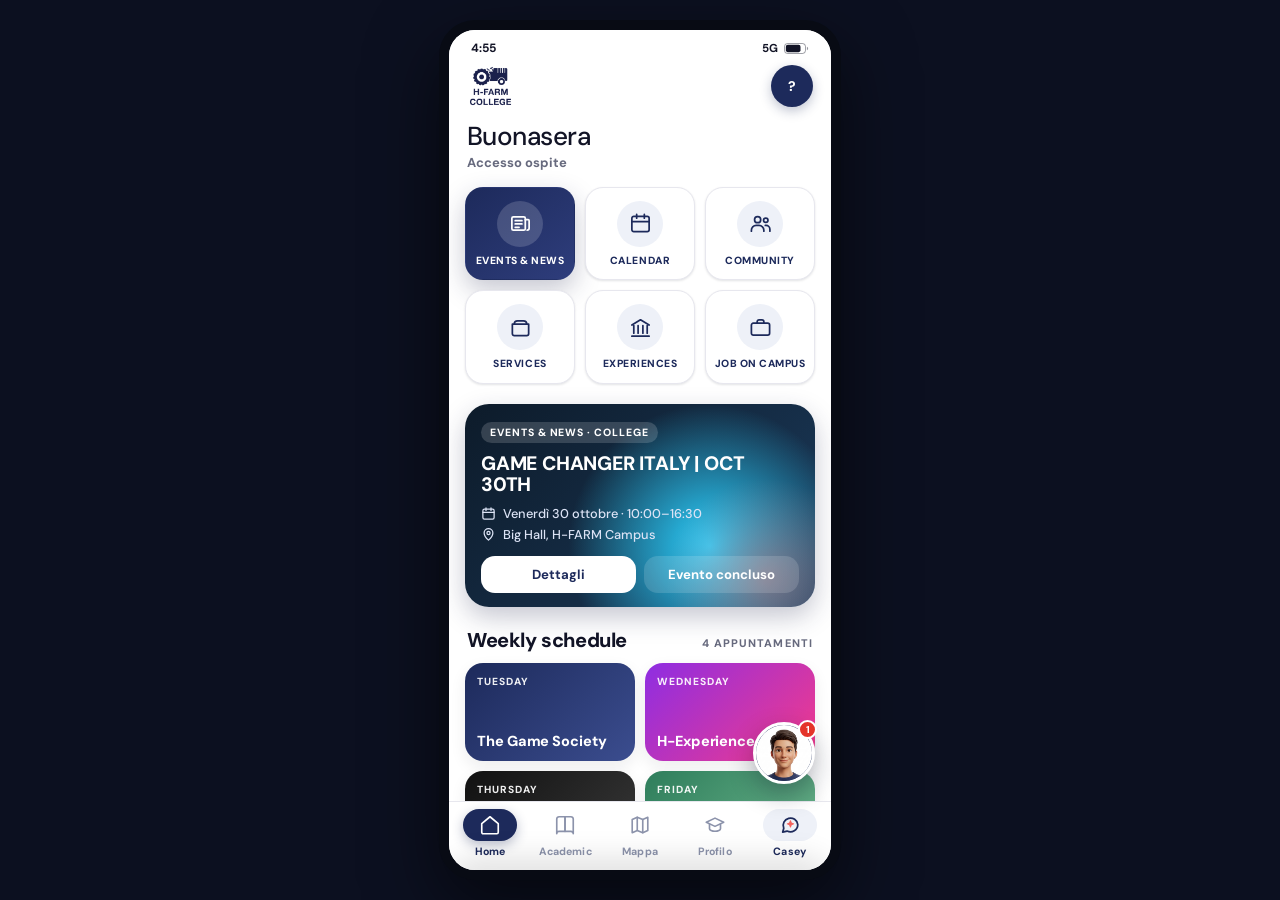
==== app-blu.html @ 54aedd9f "fix: expose profile access and clear private calendar on logout" ====
<!doctype html>
<html lang="it">
<head>
<meta charset="utf-8">
<meta name="viewport" content="width=device-width, initial-scale=1, viewport-fit=cover">
<meta name="theme-color" content="#ffffff">
<title>H-FARM College — App</title>
<style>
@font-face{font-family:'DM Sans';font-style:normal;font-weight:400;font-display:swap;src:url([data-uri]) format('woff2')}
@font-face{font-family:'DM Sans';font-style:normal;font-weight:500;font-display:swap;src:url([data-uri]) format('woff2')}
@font-face{font-family:'DM Sans';font-style:normal;font-weight:700;font-display:swap;src:url([data-uri]) format('woff2')}
@font-face{font-family:'DM Sans';font-style:normal;font-weight:800;font-display:swap;src:url([data-uri]) format('woff2')}
/* =====================================================================
   Casey · design system condiviso tra app rossa (H-FARM Campus) e app blu
   (H-FARM College). Stesso contenitore dell'MVP: telefono pulito su sfondo
   scuro, solo la barra di stato minimale.
   ===================================================================== */
:root{
  --ink:#121426; --ink2:#4A4D63; --mute:#676A7E; --line:#E7E7EE; --soft:#F3F3F7; --soft2:#EEEFF5;
  --navy:#21264D; --navy2:#2E3570; --college:#1D2A5B; --college2:#2B3A74;
  --red:#E4342A; --red-d:#C32B22; --cred:#B3263A; --green:#14A06B; --amber:#E39A1C; --coral:#F4625C;
  --page:#0C1020;
  --sh1:0 1px 2px rgba(16,24,40,.05),0 1px 3px rgba(16,24,40,.07);
  --sh2:0 6px 16px rgba(20,20,40,.08);
  --sh3:0 10px 26px rgba(33,38,77,.26);
  --r-card:20px;
  font-synthesis:none;
}
*{box-sizing:border-box;margin:0;padding:0}
html,body{height:100%}
body{font-family:'DM Sans',system-ui,-apple-system,'Segoe UI',Roboto,sans-serif;color:var(--ink);background:var(--page);
  -webkit-font-smoothing:antialiased;-webkit-tap-highlight-color:transparent;
  min-height:100vh;display:flex;align-items:center;justify-content:center;padding:20px 12px}
button{font:inherit;color:inherit;background:none;border:0;cursor:pointer;text-align:inherit}
input,textarea,select{font:inherit;color:inherit}
img{display:block}
a{color:inherit}
[hidden]{display:none!important}
.sr{position:absolute;width:1px;height:1px;overflow:hidden;clip:rect(0 0 0 0);white-space:nowrap}

/* ---------- contenitore del telefono (come nell'MVP) ---------- */
.phone{width:402px;max-width:100%;height:860px;max-height:calc(100vh - 40px);background:#fff;border-radius:36px;
  overflow:hidden;display:flex;flex-direction:column;position:relative;isolation:isolate;
  box-shadow:0 26px 70px rgba(0,0,0,.55);border:10px solid #080B14}
.sb{flex:0 0 auto;display:flex;justify-content:space-between;align-items:center;padding:10px 22px 4px;font-size:12px;font-weight:700;color:var(--ink);background:#fff;position:relative;z-index:5}
.sb .sbi{display:flex;align-items:center;gap:6px;font-size:11.5px;letter-spacing:.02em}
.sb .sbi svg{height:11px;width:auto;display:block}
.app{position:relative;flex:1;min-height:0}
.view{position:absolute;inset:0;display:flex;flex-direction:column;background:#fff;transition:transform .32s cubic-bezier(.2,.8,.2,1);will-change:transform}
.view.off-right{transform:translateX(102%);visibility:hidden;transition:transform .32s cubic-bezier(.2,.8,.2,1),visibility 0s .32s}
.scroll{flex:1;min-height:0;overflow-y:auto;overflow-x:hidden;-webkit-overflow-scrolling:touch;scrollbar-width:none;overscroll-behavior:contain}
.scroll::-webkit-scrollbar{display:none}

/* splash */
.splash{position:absolute;inset:0;background:#fff;z-index:300;display:flex;flex-direction:column;align-items:center;justify-content:center;gap:28px;transition:opacity .45s}
.splash.go{opacity:0;pointer-events:none}
.splash img{width:148px;height:auto}
.splash .spin{width:28px;height:28px;border-radius:50%;border:3px solid var(--soft2);border-top-color:var(--brand,var(--navy));animation:sp .85s linear infinite}
@keyframes sp{to{transform:rotate(360deg)}}

/* pulsante flottante di Casey */
.caseyb{position:absolute;right:16px;bottom:18px;width:62px;height:62px;z-index:40;transition:transform .2s,opacity .2s}
.caseyb .ph{display:block;width:100%;height:100%;border-radius:50%;overflow:hidden;background:#fff;border:3px solid #fff;box-shadow:0 10px 26px rgba(16,20,40,.32)}
.caseyb img{width:100%;height:100%;object-fit:cover;object-position:50% 30%}
.caseyb .bd{position:absolute;top:-2px;right:-2px;min-width:19px;height:19px;border-radius:10px;background:var(--red);border:2.5px solid #fff;color:#fff;font-size:10px;font-weight:800;display:flex;align-items:center;justify-content:center;padding:0 3px}
.caseyb:active{transform:scale(.94)}
.caseyb.gone{opacity:0;pointer-events:none;transform:scale(.8)}

/* toast */
.toast{position:absolute;left:50%;bottom:96px;transform:translateX(-50%) translateY(16px);background:rgba(18,20,38,.94);color:#fff;font-size:13px;font-weight:600;padding:10px 14px;border-radius:14px;z-index:250;opacity:0;transition:.25s;max-width:320px;text-align:center;pointer-events:none;line-height:1.35}
.toast.show{opacity:1;transform:translateX(-50%) translateY(0)}

/* foglio dal basso (fonti, QR, moduli) */
.bsw{position:absolute;inset:0;z-index:200;pointer-events:none}
.bsw .dim{position:absolute;inset:0;background:rgba(10,12,30,.42);opacity:0;transition:.25s}
.bsw .bs{position:absolute;left:0;right:0;bottom:0;background:#fff;border-radius:26px 26px 0 0;padding:10px 18px 26px;transform:translateY(100%);transition:transform .3s cubic-bezier(.2,.8,.2,1);max-height:82%;overflow:auto;box-shadow:0 -12px 30px rgba(0,0,0,.12)}
.bsw.open{pointer-events:auto}
.bsw.open .dim{opacity:1}
.bsw.open .bs{transform:none}
.bs .grab{width:40px;height:5px;border-radius:5px;background:#D5D6DE;margin:0 auto 12px}
.bs h4{font-size:18px;line-height:1.2}
.bs .kick{font-size:11px;font-weight:800;letter-spacing:.1em;text-transform:uppercase;color:var(--cred);margin-bottom:4px}
.bs blockquote{margin-top:12px;border-left:3px solid var(--navy);padding:8px 12px;background:#F6F7FB;border-radius:0 12px 12px 0;font-size:14px;line-height:1.5}
.bs .bsn{font-size:12.5px;color:var(--ink2);margin-top:10px;line-height:1.45}
.bs .abtn{margin-top:14px;width:100%}
.bs .abtn+.abtn{margin-top:8px}
.bigqr{display:grid;place-items:center;margin:16px 0 6px}
.bigqr svg{border-radius:12px;box-shadow:0 0 0 10px #fff,0 0 0 11px var(--line)}

/* foglio della chat reale (college.html), gestito da app-auth-shell.js */
.sheet{position:absolute;inset:0;background:rgba(16,24,40,.45);display:flex;align-items:flex-end;z-index:280}
.sheet.off{display:none}
.inner{background:#fff;width:100%;max-height:94%;border-radius:22px 22px 0 0;display:flex;flex-direction:column;animation:up .34s cubic-bezier(.2,.8,.3,1)}
@keyframes up{from{transform:translateY(100%)}to{transform:none}}

/* ---------- messaggi ---------- */
.msg{display:flex;gap:8px;align-items:flex-end;max-width:100%}
.msg.anim{animation:pop .28s ease}
.msg .fa{width:28px;height:28px;border-radius:50%;overflow:hidden;flex:0 0 28px;background:#fff;border:1px solid var(--line)}
.msg .fa img{width:100%;height:100%;object-fit:cover;object-position:50% 25%}
.bub{max-width:84%;background:var(--soft);border-radius:20px 20px 20px 6px;padding:10px 13px;font-size:14.4px;line-height:1.42;color:var(--ink);overflow-wrap:anywhere}
.bub p+p{margin-top:6px}
.bub b{font-weight:700}
.msg.me{justify-content:flex-end}
.msg.me .bub{background:var(--navy);color:#fff;border-radius:20px 20px 6px 20px}
.msg.me .bub .meta{color:#B9BDE3}
.meta{font-size:10.5px;color:var(--mute);margin-top:4px;text-align:right}
.src{display:inline-flex;align-items:center;gap:5px;margin-top:8px;margin-right:4px;font-size:11.5px;font-weight:700;color:var(--navy);background:#fff;border:1px solid #DADDF0;padding:4px 9px;border-radius:20px;text-align:left;line-height:1.2}
.src svg{width:13px;height:13px;flex:0 0 13px}
.src:hover{border-color:var(--navy)}
.acts{display:flex;flex-direction:column;gap:7px;margin-top:10px}
.acts.row{flex-direction:row;flex-wrap:wrap}
.abtn{display:flex;align-items:center;gap:8px;justify-content:center;padding:11px 12px;border-radius:14px;font-weight:700;font-size:14px;background:#fff;border:1px solid #DADDF0;color:var(--navy);text-align:center;transition:.15s;text-decoration:none}
.abtn:hover{border-color:var(--navy)}
.abtn.pri{background:var(--navy);border-color:var(--navy);color:#fff}
.abtn.red{background:var(--cred);border-color:var(--cred);color:#fff}
.abtn svg{width:17px;height:17px;flex:0 0 17px}
.abtn[disabled]{opacity:.45;pointer-events:none}
.abtn.picked[disabled]{opacity:1}
.abtn.picked{background:#E2F6EC;border-color:#9BD9BC;color:#0B6E48}
.slot{justify-content:flex-start;text-align:left;gap:10px}
.slot .sl{display:flex;flex-direction:column;line-height:1.25}
.slot .sl small{font-weight:600;color:var(--ink2);font-size:12px}
.card{background:#fff;border:1px solid var(--line);border-radius:16px;padding:12px;margin-top:10px}
.card .ct{display:flex;align-items:center;gap:8px;font-weight:800;font-size:13.5px}
.card .ct .ok{width:22px;height:22px;border-radius:50%;background:var(--green);color:#fff;display:grid;place-items:center}
.card .ct .ok svg{width:13px;height:13px}
.card .ct>svg{width:18px;height:18px;flex:0 0 18px;color:var(--navy)}
.card dl{display:grid;grid-template-columns:auto 1fr;gap:4px 12px;margin-top:8px;font-size:13px}
.card dt{color:var(--mute);font-weight:600}
.card dd{font-weight:600}
.office{display:flex;gap:10px;align-items:center}
.office .oi{width:38px;height:38px;border-radius:12px;background:#E8EAF6;color:var(--navy);display:grid;place-items:center;flex:0 0 38px;font-weight:800;font-size:13px}
.office b{display:block;font-size:14px}
.office small{display:block;font-size:12px;color:var(--ink2);line-height:1.3}
.office code{font-family:inherit;font-weight:700;color:var(--navy);font-size:12.5px;display:block;margin-top:2px}
.mail{font-size:13px;line-height:1.45;white-space:pre-wrap;color:var(--ink);background:#FAFAFC;border-radius:12px;padding:10px;margin-top:8px;border:1px dashed #D9DBE8}
.proto{font-size:11px;color:var(--mute);margin-top:8px;line-height:1.35}
.qrmini{display:grid;place-items:center;margin-top:10px}
.typing{display:flex;gap:4px;padding:4px 2px}
.typing i{width:7px;height:7px;border-radius:50%;background:#A3A6BA;display:block;animation:bl 1s infinite}
.typing i:nth-child(2){animation-delay:.15s}.typing i:nth-child(3){animation-delay:.3s}
.pill{display:inline-flex;align-items:center;gap:5px;font-size:11px;font-weight:700;padding:3px 8px;border-radius:20px;white-space:nowrap}
.pill.green{background:#E2F6EC;color:#0B6E48}
.pill.navy{background:#E8EAF6;color:var(--navy)}
.pill.grey{background:var(--soft);color:var(--ink2)}
.pill.amber{background:#FFF1DA;color:#8A5300}

/* eventi nella chat: sempre in colonna, mai caroselli */
.evc{border:1px solid var(--line);border-radius:16px;overflow:hidden;background:#fff;margin-top:10px}
.evc-top{padding:10px 12px;color:#fff}
.evc-top b{display:block;font-size:15px;line-height:1.2;margin-top:5px;font-weight:800}
.evc-tag{display:inline-block;font-size:9.5px;font-weight:800;letter-spacing:.08em;text-transform:uppercase;background:rgba(0,0,0,.28);padding:2px 7px;border-radius:20px}
.evc-body{padding:9px 12px 11px}
.evc-row{display:flex;gap:7px;align-items:flex-start;font-size:12.8px;color:var(--ink2);line-height:1.35;margin-top:3px}
.evc-row svg{width:14px;height:14px;flex:0 0 14px;margin-top:2px;color:var(--navy)}
.evc-acts{display:flex;gap:6px;margin-top:9px}
.evc-acts .abtn{flex:1;padding:8px;font-size:12.8px;border-radius:12px;gap:5px}
.evc-acts .abtn svg{width:14px;height:14px;flex:0 0 14px}
.e1{background:radial-gradient(circle at 80% 20%,#FF8A00 0%,rgba(255,138,0,0) 45%),linear-gradient(135deg,#1B1F3B,#3A2A6B)}
.e2{background:radial-gradient(circle at 20% 30%,#FF5E62 0%,rgba(255,94,98,0) 50%),linear-gradient(135deg,#2B1E1E,#7A2E2E)}
.e3{background:radial-gradient(circle at 70% 70%,#2BD2FF 0%,rgba(43,210,255,0) 50%),linear-gradient(135deg,#0D1B2A,#1B3A5B)}
.e4{background:radial-gradient(circle at 30% 70%,#F9D423 0%,rgba(249,212,35,0) 50%),linear-gradient(135deg,#3B2B12,#7A5A1E)}
.e5{background:radial-gradient(circle at 75% 30%,#8C6CFF 0%,rgba(140,108,255,0) 50%),linear-gradient(135deg,#241C44,#3A2E6B)}

/* suggerimenti: vanno a capo, niente scorrimento orizzontale */
.chips{display:flex;flex-wrap:wrap;gap:7px;padding:8px 14px 6px;flex:0 0 auto}
.chip{padding:7px 11px;border-radius:20px;border:1px solid #DADDF0;font-size:12.6px;font-weight:600;color:var(--navy);background:#fff;line-height:1.25;max-width:100%}
.chip:hover{border-color:var(--navy)}
.chip.hot{background:#E8EAF6;border-color:#E8EAF6}

@keyframes pop{from{opacity:0;transform:translateY(6px)}to{opacity:1;transform:none}}
@keyframes bl{0%,80%,100%{opacity:.25;transform:translateY(0)}40%{opacity:1;transform:translateY(-3px)}}
@keyframes ping{0%{box-shadow:0 0 0 0 rgba(179,38,58,.5)}100%{box-shadow:0 0 0 7px rgba(179,38,58,0)}}
@keyframes ring{0%{transform:scale(.9);opacity:1}100%{transform:scale(1.35);opacity:0}}
@keyframes glow{0%,100%{box-shadow:var(--sh3)}50%{box-shadow:0 10px 34px rgba(179,38,58,.42)}}

:focus{outline:none}
:focus-visible{outline:2.5px solid #5B6BFF;outline-offset:2px;border-radius:10px}
@media (prefers-reduced-motion:reduce){*,*::before,*::after{animation-duration:.01ms!important;animation-iteration-count:1!important;transition-duration:.01ms!important;scroll-behavior:auto!important}}

/* ---------- su un telefono vero l'app occupa tutto lo schermo ---------- */
@media (max-width:500px){
  body{padding:0;display:block;background:#fff}
  .phone{width:100%;height:100vh;height:100dvh;max-height:none;border:0;border-radius:0;box-shadow:none}
  .sb{display:none}
}

/* =====================================================================
   App blu · H-FARM College
   Stesso design system dell'app rossa, nel blu del College.
   ===================================================================== */
body{--brand:var(--college);--navy:#1D2A5B;--navy2:#2B3A74;--tint:#EEF1F8;--tint2:#E2E7F3}
.splash img{width:150px}

/* ---------- intestazione ---------- */
.ahdr{flex:0 0 auto;display:flex;align-items:center;justify-content:space-between;gap:10px;padding:4px 18px 8px;background:#fff;position:relative;z-index:6}
.ahdr .logo img{height:44px;width:auto}
.avbtn{width:42px;height:42px;border-radius:50%;background:var(--navy);color:#fff;display:grid;place-items:center;font-size:14px;font-weight:800;letter-spacing:.02em;box-shadow:0 4px 12px rgba(29,42,91,.28);transition:box-shadow .2s}
.avbtn[aria-current="page"]{box-shadow:0 0 0 3px #fff,0 0 0 5px var(--navy)}

/* ---------- viste delle sezioni ---------- */
.view[hidden]{display:none!important}
.tpad{padding-bottom:110px}
.greet{padding:6px 18px 0;font-size:26px;line-height:1.12;font-weight:500;letter-spacing:-.02em}
.greet b{font-weight:800}
.greet small{display:block;font-size:13px;font-weight:600;color:var(--mute);letter-spacing:0;margin-top:5px}

/* le sei icone rapide (come l'app originale, nello stile nuovo) */
.qgrid{display:grid;grid-template-columns:repeat(3,1fr);gap:10px;padding:16px 16px 2px}
.qt{display:flex;flex-direction:column;align-items:center;justify-content:flex-start;gap:8px;padding:13px 4px 12px;border-radius:18px;background:#fff;border:1px solid var(--line);box-shadow:var(--sh1);transition:transform .15s,background .2s,box-shadow .2s,border-color .2s;min-width:0}
.qt .ib{width:46px;height:46px;border-radius:50%;display:grid;place-items:center;background:var(--tint);color:var(--navy);transition:background .2s,color .2s}
.qt .ib svg{width:23px;height:23px}
.qt .l{font-size:10.4px;font-weight:800;color:var(--navy);text-align:center;line-height:1.2;letter-spacing:.05em;text-transform:uppercase}
.qt[aria-pressed="true"]{background:linear-gradient(140deg,#1D2A5B,#2E3D7C);border-color:transparent;box-shadow:var(--sh3)}
.qt[aria-pressed="true"] .ib{background:rgba(255,255,255,.16);color:#fff}
.qt[aria-pressed="true"] .l{color:#fff}
.qt:active{transform:scale(.97)}

.shead{display:flex;align-items:baseline;justify-content:space-between;gap:10px;padding:22px 18px 11px}
.shead h3{font-size:20px;font-weight:800;letter-spacing:-.02em;line-height:1.15}
.shead .k{font-size:11px;font-weight:800;letter-spacing:.1em;text-transform:uppercase;color:var(--mute);white-space:nowrap}

/* Game Changer Italy */
.gci{display:block;margin:18px 16px 0;border-radius:24px;color:#fff;padding:16px 16px 14px;position:relative;overflow:hidden;box-shadow:var(--sh3);text-align:left}
.gci::after{content:"";position:absolute;right:-50px;bottom:-70px;width:200px;height:200px;border-radius:50%;background:radial-gradient(circle,rgba(244,98,92,.42),rgba(244,98,92,0) 70%);pointer-events:none}
.gci .kk{position:relative;z-index:1;display:inline-flex;font-size:10.5px;font-weight:800;letter-spacing:.09em;text-transform:uppercase;background:rgba(255,255,255,.16);padding:4px 9px;border-radius:20px}
.gci .tt{position:relative;z-index:1;display:block;font-size:19.5px;font-weight:800;line-height:1.1;letter-spacing:-.01em;margin-top:10px}
.gci .mt{position:relative;z-index:1;display:flex;flex-direction:column;gap:4px;margin-top:9px;font-size:12.8px;color:#DCE3F5;font-weight:500}
.gci .mt span{display:flex;align-items:center;gap:7px}
.gci .mt svg{width:15px;height:15px;flex:0 0 15px}
.gci .go{position:relative;z-index:1;display:flex;gap:8px;margin-top:13px}
.gci .go>*{flex:1;padding:10px 8px;border-radius:14px;font-weight:700;font-size:13.2px;text-align:center;background:rgba(255,255,255,.14);color:#fff;display:flex;align-items:center;justify-content:center;gap:6px;text-decoration:none}
.gci .go .w{background:#fff;color:var(--navy)}
.gci .go svg{width:15px;height:15px;flex:0 0 15px}
.gci .go img{width:20px;height:20px;border-radius:50%;object-fit:cover;object-position:50% 25%}

/* weekly schedule: griglia 2x2, solo verticale */
.week{display:grid;grid-template-columns:1fr 1fr;gap:10px;padding:0 16px}
.wk{border-radius:18px;min-height:98px;padding:12px 12px 11px;color:#fff;display:flex;flex-direction:column;justify-content:space-between;gap:10px;box-shadow:var(--sh2);text-align:left;transition:transform .15s;position:relative;overflow:hidden}
.wk:active{transform:scale(.98)}
.wk .d{font-size:10.3px;font-weight:800;letter-spacing:.1em;text-transform:uppercase;opacity:.92}
.wk b{font-size:14.5px;line-height:1.15;font-weight:800;letter-spacing:-.005em}

/* sottoschede (Students / College / H-FARM ...) */
.stabs{display:flex;gap:4px;margin:20px 16px 14px;background:var(--soft);border-radius:14px;padding:3px}
.stabs button{flex:1;padding:8px 4px;border-radius:11px;font-size:13px;font-weight:700;color:var(--ink2);text-align:center;transition:background .2s,color .2s}
.stabs button[aria-selected="true"]{background:#fff;color:var(--navy);box-shadow:0 1px 4px rgba(0,0,0,.08)}
.stabs.first{margin-top:4px}

.g2{display:grid;grid-template-columns:1fr 1fr;gap:14px 12px;padding:0 16px}
.gc{display:block;text-align:left;min-width:0}
.gc .ph{height:104px;border-radius:18px;display:flex;align-items:flex-end;padding:11px 12px;color:#fff;font-size:11.8px;font-weight:700;line-height:1.3;box-shadow:var(--sh2);transition:transform .15s}
.gc:active .ph{transform:scale(.98)}
.gc .cp{display:block;font-size:11.8px;font-weight:800;color:var(--navy);margin-top:8px;line-height:1.25;letter-spacing:.04em;text-transform:uppercase;overflow-wrap:anywhere}

.lst{margin:0 16px;background:#fff;border:1px solid var(--line);border-radius:18px;overflow:hidden;box-shadow:var(--sh1)}
.row{display:flex;align-items:center;gap:12px;padding:13px 14px;border-bottom:1px solid var(--line);width:100%;text-align:left;background:#fff;transition:background .15s}
.row:last-child{border-bottom:0}
.row:hover{background:#FAFBFE}
.row .ri{width:34px;height:34px;border-radius:11px;background:var(--tint);color:var(--navy);display:grid;place-items:center;flex:none}
.row .ri svg{width:18px;height:18px}
.row .rt{flex:1;min-width:0;font-size:14px;font-weight:600;line-height:1.3}
.row .rt small{display:block;font-size:12px;color:var(--mute);font-weight:500;margin-top:2px}
.row .ra{width:28px;height:28px;border-radius:50%;background:var(--soft);display:grid;place-items:center;flex:none;color:var(--navy)}
.row .ra svg{width:14px;height:14px}
.lst+.lst{margin-top:12px}
.ltitle{padding:4px 18px 10px;font-size:17px;font-weight:800;letter-spacing:-.01em}

.note{margin:0 16px;background:#FFF1DA;color:#8A5300;border-radius:16px;padding:14px 16px;font-size:14px;font-weight:600;line-height:1.4}
.askrow{display:flex;flex-wrap:wrap;gap:8px;margin:12px 16px 0}
.askb{display:inline-flex;align-items:center;gap:7px;padding:8px 12px 8px 8px;border-radius:20px;background:var(--tint);color:var(--navy);font-size:12.8px;font-weight:700}
.askb img{width:22px;height:22px;border-radius:50%;object-fit:cover;object-position:50% 25%;background:var(--navy)}

/* calendario (Pronote) */
.bigic{width:116px;height:116px;border-radius:50%;background:linear-gradient(135deg,#F4625C,#F98C63);display:grid;place-items:center;margin:22px auto 14px;box-shadow:0 12px 26px rgba(244,98,92,.32)}
.ctr{text-align:center;padding:0 24px}
.ctr .t{font-size:22px;font-weight:800;letter-spacing:.05em}
.ctr .ds{font-size:13.6px;color:var(--ink2);margin-top:6px;line-height:1.45}
.ctr .acts{align-items:center}
.ctr .abtn{width:100%;max-width:280px}

/* mappa */
.msearch{display:flex;align-items:center;gap:10px;margin:6px 16px 0;background:var(--soft);border-radius:14px;padding:12px 14px;font-size:14px;color:var(--mute)}
.msearch svg{width:18px;height:18px;flex:none}
.mchips{display:flex;flex-wrap:wrap;gap:8px;margin:12px 16px}
.mchips button{border:1px solid #DADDF0;border-radius:999px;padding:7px 14px;font-size:13px;font-weight:700;background:#fff;color:var(--navy);transition:.15s}
.mchips button[aria-pressed="true"]{background:var(--navy);color:#fff;border-color:var(--navy)}
.mapbox{margin:0 16px;border-radius:20px;overflow:hidden;box-shadow:var(--sh2);border:1px solid var(--line)}
.mapbox svg{display:block;width:100%;height:auto}
.mapbox .pin{transition:opacity .2s}
.mapbox .pin.dim{opacity:.25}
.minfo{display:flex;gap:12px;margin:14px 16px 0;padding:12px;border-radius:18px;background:#fff;border:1px solid var(--line);box-shadow:var(--sh1);align-items:flex-start}
.minfo .mi{width:84px;height:64px;border-radius:12px;flex:none;background:linear-gradient(135deg,#6B8E4E,#A3B86C);display:grid;place-items:center;color:#fff}
.minfo .mi svg{width:26px;height:26px}
.minfo b{display:block;font-size:16px;font-weight:800}
.minfo p{font-size:13px;color:var(--ink2);line-height:1.4;margin-top:3px}

/* profilo */
.pcover{margin:6px 16px 0;height:150px;border-radius:24px;background:radial-gradient(circle at 85% 15%,rgba(244,98,92,.38),rgba(244,98,92,0) 45%),linear-gradient(135deg,#1D2A5B,#4D5E9E);position:relative;box-shadow:var(--sh3)}
.pcover .dl{position:absolute;top:12px;right:12px;display:inline-flex;align-items:center;gap:6px;background:rgba(255,255,255,.18);color:#fff;border-radius:999px;padding:7px 12px;font-size:12.5px;font-weight:700}
.pcover .dl svg{width:15px;height:15px}
.pav{position:absolute;left:50%;bottom:-44px;transform:translateX(-50%);width:92px;height:92px;border-radius:50%;background:#fff;color:var(--navy);display:grid;place-items:center;font-size:30px;font-weight:800;border:4px solid #fff;box-shadow:0 8px 20px rgba(16,24,60,.22)}
.pname{text-align:center;font-size:21px;font-weight:800;margin-top:54px;letter-spacing:-.01em}
.prole{text-align:center;font-size:13px;color:var(--ink2);margin-top:3px}
.pbox{margin:6px 16px 0;border:1px solid var(--line);border-radius:20px;padding:4px 14px 2px;box-shadow:var(--sh1);background:#fff}
.pbox .stabs{margin:10px 0 14px}
.pbox .lst{margin:0 0 12px;box-shadow:none}
.fld{margin-bottom:14px}
.fld .lb{font-size:12px;color:var(--mute);font-weight:600}
.fld .vl{font-size:14.5px;font-weight:700;margin-top:2px;overflow-wrap:anywhere}
.fsec{font-size:15px;font-weight:800;margin:4px 0 8px}

/* ---------- barra inferiore: 5 voci, l'ultima è Casey ---------- */
.nav{flex:0 0 auto;display:flex;justify-content:space-around;align-items:flex-start;padding:7px 4px 12px;border-top:1px solid var(--line);background:rgba(255,255,255,.97);position:relative;z-index:30}
.nav button{flex:1;display:flex;flex-direction:column;align-items:center;gap:3px;min-width:0;color:#8C93AB;padding:0 2px}
.nav .ni{width:54px;height:32px;border-radius:16px;display:grid;place-items:center;transition:background .2s,color .2s,box-shadow .2s}
.nav .ni svg{width:22px;height:22px}
.nav .nl{font-size:10.6px;font-weight:700;letter-spacing:.01em;white-space:nowrap}
.nav button[aria-current="page"]{color:var(--navy)}
.nav button[aria-current="page"] .ni{background:var(--navy);color:#fff;box-shadow:0 4px 12px rgba(29,42,91,.3)}
.nav .cnav{color:var(--navy)}
.nav .cnav .ni{background:var(--tint)}
.nav svg .spark{fill:var(--coral);stroke:var(--coral)}

/* pulsante flottante di Casey: solo nella Home, sopra la barra */
.caseyb{bottom:86px}
.caseyb .ph{background:var(--navy)}

/* ---------- vista di Casey (5a voce) ---------- */
.cv{background:#fff}
.chead{flex:0 0 auto;display:flex;align-items:center;gap:10px;padding:6px 12px 10px;border-bottom:1px solid var(--line);background:#fff}
.cava{position:relative;flex:0 0 46px;width:46px;height:46px}
.cava .im{display:block;width:46px;height:46px;border-radius:50%;overflow:hidden;background:var(--navy);box-shadow:0 0 0 2px #fff,0 0 0 4px #CDEBDD}
.cava img{width:100%;height:100%;object-fit:cover;object-position:50% 25%}
.cava i{position:absolute;right:-1px;bottom:1px;width:13px;height:13px;border-radius:50%;background:var(--green);border:2.5px solid #fff}
.cwho{flex:1;min-width:0}
.cwho b{display:block;font-size:17px;line-height:1.15}
.cwho small{display:flex;align-items:center;gap:5px;font-size:11.8px;color:#0B7A50;font-weight:700;margin-top:2px;white-space:nowrap;overflow:hidden;text-overflow:ellipsis}
.cwho small span{color:var(--mute);font-weight:600;overflow:hidden;text-overflow:ellipsis}
.hbtn{height:36px;min-width:36px;padding:0 11px;border-radius:18px;background:var(--tint);color:var(--navy);font-size:12px;font-weight:800;display:flex;align-items:center;justify-content:center;gap:6px;flex:none}
.hbtn svg{width:17px;height:17px}
.hbtn.icon{padding:0;width:36px}
.hbtn[aria-pressed="true"]{background:var(--navy);color:#fff}
.cbody{flex:1;min-height:0;display:flex;position:relative}

/* colonna sinistra: storico */
.hist{width:132px;flex:0 0 132px;border-right:1px solid var(--line);background:#F6F7FB;display:flex;flex-direction:column;min-height:0;overflow:hidden;transition:flex-basis .28s cubic-bezier(.2,.8,.2,1),width .28s cubic-bezier(.2,.8,.2,1)}
.cbody.nohist .hist{width:0;flex-basis:0;border-right-width:0}
.hin{width:132px;display:flex;flex-direction:column;min-height:0;flex:1}
.hnew{margin:10px 8px 4px;display:flex;align-items:center;justify-content:center;gap:6px;padding:9px 8px;border-radius:13px;background:var(--navy);color:#fff;font-size:12.4px;font-weight:800;box-shadow:0 4px 12px rgba(29,42,91,.25);flex:none}
.hnew svg{width:15px;height:15px}
.hlist{flex:1;min-height:0;overflow-y:auto;overflow-x:hidden;padding:2px 6px 8px;scrollbar-width:none}
.hlist::-webkit-scrollbar{display:none}
.hgrp{font-size:9.8px;font-weight:800;letter-spacing:.09em;text-transform:uppercase;color:var(--mute);padding:11px 6px 4px}
.hit{display:block;width:100%;text-align:left;padding:8px;border-radius:12px;margin-bottom:2px;transition:background .15s}
.hit b{display:-webkit-box;-webkit-line-clamp:2;-webkit-box-orient:vertical;overflow:hidden;font-size:12.3px;line-height:1.28;font-weight:700;color:var(--ink);overflow-wrap:anywhere}
.hit small{display:block;font-size:10.6px;color:var(--mute);margin-top:3px;white-space:nowrap;overflow:hidden;text-overflow:ellipsis}
.hit:hover{background:#ECEFF7}
.hit[aria-current="true"]{background:#fff;box-shadow:var(--sh1),inset 3px 0 0 var(--navy)}
.hempty{font-size:11.5px;color:var(--mute);padding:10px 6px;line-height:1.4}
.hfoot{flex:none;padding:8px 10px 10px;border-top:1px solid var(--line);font-size:10.4px;color:var(--mute);line-height:1.35}
.hfoot button{display:block;color:var(--navy);font-weight:800;font-size:11px;margin-top:3px;text-decoration:underline;text-underline-offset:2px}

/* area destra: chat */
.chat{flex:1;min-width:0;display:flex;flex-direction:column;min-height:0;background:#fff}
.ctop{flex:0 0 auto;display:flex;align-items:center;gap:8px;padding:7px 8px 7px 12px;border-bottom:1px solid var(--line)}
.ctop .tt{flex:1;min-width:0}
.ctop .tt b{display:block;font-size:13px;line-height:1.2;white-space:nowrap;overflow:hidden;text-overflow:ellipsis}
.ctop .tt small{display:block;font-size:10.8px;color:var(--mute);margin-top:1px;white-space:nowrap;overflow:hidden;text-overflow:ellipsis}
.ctop .hbtn{height:30px;min-width:30px;border-radius:15px}
.ctop .hbtn svg{width:15px;height:15px}
#cScroll{position:relative}
.thread{padding:12px 10px 10px;display:flex;flex-direction:column;gap:10px}
.chat .bub{font-size:13.6px;padding:9px 11px;max-width:86%}
.chat .msg .fa{width:24px;height:24px;flex:0 0 24px}
.chat .msg{gap:6px}
.chat .abtn{font-size:13px;padding:9px 10px;border-radius:12px}
.chat .card{padding:10px}
.chat .evc-acts{flex-direction:column}
.chat .evc-acts .abtn{flex:none;font-size:12.6px}
.day{align-self:center;font-size:10.8px;font-weight:700;color:var(--mute);background:var(--soft);padding:3px 10px;border-radius:20px}
.welcome{padding:22px 14px 14px;text-align:center}
.welcome .wf{width:78px;height:78px;border-radius:50%;margin:0 auto 12px;overflow:hidden;background:var(--navy);box-shadow:0 0 0 4px #fff,0 0 0 6px var(--tint2),var(--sh2)}
.welcome .wf img{width:100%;height:100%;object-fit:cover;object-position:50% 25%}
.welcome h4{font-size:17px;line-height:1.25}
.welcome p{font-size:12.8px;color:var(--ink2);line-height:1.45;margin-top:6px}
.sugg{display:flex;flex-direction:column;gap:7px;margin-top:14px;text-align:left}
.sugg button{padding:9px 11px;border-radius:14px;border:1px solid #DADDF0;font-size:12.6px;font-weight:600;color:var(--navy);background:#fff;line-height:1.3;transition:border-color .15s,background .15s}
.sugg button:hover{border-color:var(--navy);background:#FAFBFE}
.welcome .hint{font-size:11px;color:var(--mute);margin-top:12px;line-height:1.4}
.inbar{flex:0 0 auto;display:flex;align-items:center;gap:7px;padding:8px 8px 10px;border-top:1px solid var(--line);background:#fff}
.inw{flex:1;min-width:0;position:relative}
.inw input{width:100%;border:1px solid transparent;background:var(--soft);border-radius:21px;padding:10px 38px 10px 13px;font-size:14px;outline:none;transition:border-color .15s,background .15s}
.inw input:focus{border-color:#C9CFE6;background:#fff}
.mic{position:absolute;right:4px;top:50%;transform:translateY(-50%);width:32px;height:32px;border-radius:50%;display:grid;place-items:center;color:var(--navy)}
.mic svg{width:18px;height:18px}
.mic.on{background:var(--cred);color:#fff}
.mic.on::after{content:"";position:absolute;inset:-4px;border-radius:50%;border:2px solid var(--cred);animation:ring 1.2s infinite}
.send{width:40px;height:40px;border-radius:50%;background:var(--navy);color:#fff;display:grid;place-items:center;flex:0 0 40px;box-shadow:0 4px 12px rgba(29,42,91,.3);transition:opacity .15s}
.send svg{width:18px;height:18px}
.send[disabled]{opacity:.45;box-shadow:none}

/* telefoni stretti: la colonna dello storico si stringe un po' */
@media (max-width:370px){
  .hist,.hin{width:116px;flex-basis:116px}
  .hnew{font-size:11.6px;gap:4px}
  .nav .ni{width:48px}
}
@media (max-width:500px){
  .ahdr{padding-top:calc(6px + env(safe-area-inset-top,0px))}
  .chead{padding-top:calc(8px + env(safe-area-inset-top,0px))}
  .nav{padding-bottom:calc(10px + env(safe-area-inset-bottom,0px))}
  .caseyb{bottom:calc(86px + env(safe-area-inset-bottom,0px))}
}

</style>
<link rel="stylesheet" href="app-auth-shell.css"><link rel="stylesheet" href="student-access.css"><link rel="stylesheet" href="student-calendar.css"></head>
<body>
<div class="phone" id="phone">
  <div class="splash" id="splash"><img src="hfarm-college-logo.png" alt="H-FARM College"><div class="spin"></div></div>
  <div class="sb" aria-hidden="true"><span id="clock">9:41</span><span class="sbi" id="sbIcons"></span></div>

  <header class="ahdr" id="ahdr">
    <div class="logo"><img src="hfarm-college-logo.png" alt="H-FARM College"></div>
    <button class="avbtn" id="avBtn" data-act="tab" data-arg="PROF" aria-label="Profilo">MB</button>
  </header>

  <main class="app" id="app" aria-label="App H-FARM College">
    <section class="view" id="vTabs" aria-label="Sezione dell'app"><div class="scroll" id="tabScroll"></div></section>
    <section class="view cv" id="vCasey" aria-label="Casey" hidden></section>
  </main>

  <nav class="nav" id="nav" aria-label="Sezioni dell'app"></nav>

  <button class="caseyb" id="caseyBtn" data-act="fab" aria-label="Chiedi a Casey">
    <span class="ph"><img src="Casey - H-FARM College/casey-face.png" alt=""></span><span class="bd" id="caseyBadge">1</span>
  </button>

  <div class="bsw" id="bsheet"><div class="dim" data-act="bs-close"></div><div class="bs" id="bsBody" role="dialog" aria-modal="true" aria-label="Dettagli"></div></div>
  <div class="toast" id="toast" role="status" aria-live="polite"></div>

  <!-- conversazioni reali dell'account e continuità dal QR del totem: le gestisce app-auth-shell.js -->
  <div class="sheet off" id="sheet" role="dialog" aria-modal="true" aria-label="Casey: le conversazioni del tuo account"><div class="inner"></div></div>
</div>

<script src="config.js"></script><script src="handoff-client.js"></script><script src="beta-client.js"></script><script src="account-client.js"></script><script src="app-connected.js"></script>
<script>
'use strict';
/* =====================================================================
   Casey · base condivisa tra app rossa (Campus) e app blu (College).
   Le risposte di questa sezione sono preparate, con la fonte: nessuna
   chiamata a modelli AI. Le conversazioni reali, con l'account e il QR
   del totem, restano nel client college.html aperto da app-auth-shell.js.
   ===================================================================== */
const $ = (s, r = document) => r.querySelector(s);
const $$ = (s, r = document) => Array.from(r.querySelectorAll(s));
const esc = (s) => String(s).replace(/[&<>"']/g, (c) => ({ '&': '&amp;', '<': '&lt;', '>': '&gt;', '"': '&quot;', "'": '&#39;' }[c]));
const sleep = (ms) => new Promise((r) => setTimeout(r, ms));
const cap1 = (s) => s.charAt(0).toUpperCase() + s.slice(1);
// minuscole, senza accenti, punteggiatura trasformata in spazi, sempre con uno spazio ai lati
const norm = (s) => ' ' + String(s).toLowerCase().normalize('NFD').replace(/[̀-ͯ]/g, '').replace(/[’‘`´]/g, "'")
  .replace(/[?!.,;:()"“”«»/…]+/g, ' ').replace(/\s+/g, ' ').trim() + ' ';
const has = (q, list) => list.some((k) => q.includes(k));
// parola chiave all'inizio di una parola: "corso" non trova "percorso"
const hasW = (q, list) => list.some((k) => q.includes(' ' + k) || q.includes("'" + k) || q.includes('-' + k));
const words = (q) => q.trim().split(' ').filter(Boolean).length;
const store = {
  get(k, d) { try { const v = localStorage.getItem(k); return v === null ? d : v; } catch (e) { return d; } },
  set(k, v) { try { if (v === null) localStorage.removeItem(k); else localStorage.setItem(k, v); } catch (e) { /* archivio non disponibile */ } }
};
const QS = new URLSearchParams(location.search);
const TOUCH = (() => { try { return matchMedia('(pointer:coarse)').matches; } catch (e) { return false; } })();

/* ---------- orologio della demo ----------
   Ora vera. La data è quella vera nella settimana di Game Changer Italy
   (19-29 ottobre 2026); fuori da quella finestra la demo resta a lunedì
   26 ottobre 2026, così gli eventi del racconto sono sempre futuri.
   Per i collaudi: ?ora=2026-10-27T11:40 */
const CLOCK0 = Date.now();
const OVERRIDE = (() => { const v = QS.get('ora'); const t = v ? Date.parse(v) : NaN; return isNaN(t) ? null : t; })();
function now() { return new Date(); }

const pad = (n) => String(n).padStart(2, '0');
const hhmm = (d = now()) => d.getHours() + ':' + pad(d.getMinutes());
const GIORNI = ['domenica', 'lunedì', 'martedì', 'mercoledì', 'giovedì', 'venerdì', 'sabato'];
const MESI = ['gennaio', 'febbraio', 'marzo', 'aprile', 'maggio', 'giugno', 'luglio', 'agosto', 'settembre', 'ottobre', 'novembre', 'dicembre'];
const dayLabel = (d = now()) => cap1(GIORNI[d.getDay()]) + ' ' + d.getDate() + ' ' + MESI[d.getMonth()];
const shortDay = (d = now()) => ['dom', 'lun', 'mar', 'mer', 'gio', 'ven', 'sab'][d.getDay()] + ' ' + d.getDate() + ' ' + MESI[d.getMonth()].slice(0, 3);
const addDays = (d, n) => { const x = new Date(d.getTime()); x.setDate(x.getDate() + n); return x; };
const dayKey = (d = now()) => d.getFullYear() + '-' + (d.getMonth() + 1) + '-' + d.getDate();
const dayDiff = (a, b) => Math.round((new Date(a.getFullYear(), a.getMonth(), a.getDate()) - new Date(b.getFullYear(), b.getMonth(), b.getDate())) / 864e5);
function relDay(d) {
  const n = dayDiff(d, now()); if (n < 0) return null;
  const g = GIORNI[d.getDay()];
  if (n === 0) return 'oggi';
  if (n === 1) return 'domani';
  if (n < 7) return g;
  if (n < 14 && d.getDay() > now().getDay()) return g + (d.getDay() === 0 ? ' prossima' : ' prossimo');
  return g + ' ' + d.getDate() + ' ' + MESI[d.getMonth()];
}
function saluto() { const h = now().getHours(); return h >= 5 && h < 13 ? 'Buongiorno' : h >= 13 && h < 18 ? 'Buon pomeriggio' : 'Buonasera'; }

/* ---------- lo studente: uno solo per le due app ---------- */
const STUDENT = { name: 'Ospite', first: '', ini: '?' };

/* ---------- icone ---------- */
const sv = (p, extra = '') => `<svg viewBox="0 0 24 24" fill="none" stroke="currentColor" stroke-width="2" stroke-linecap="round" stroke-linejoin="round" aria-hidden="true" ${extra}>${p}</svg>`;
const I = {
  qr: sv('<rect x="3" y="3" width="7" height="7" rx="1.5"/><rect x="14" y="3" width="7" height="7" rx="1.5"/><rect x="3" y="14" width="7" height="7" rx="1.5"/><path d="M14 14h3v3M21 14v.01M17 21h4v-4M14 18v3"/>'),
  chevR: sv('<path d="M9 6l6 6-6 6"/>'),
  back: sv('<path d="M15 5l-7 7 7 7"/>'),
  fork: sv('<path d="M7 3v8M4 3v5a3 3 0 0 0 6 0V3M7 11v10M17 3c-2 1.5-3 4-3 7h3v11"/>'),
  cart: sv('<circle cx="9" cy="20" r="1.4"/><circle cx="18" cy="20" r="1.4"/><path d="M2 3h3l2.6 12.2a1.5 1.5 0 0 0 1.5 1.2h8.6a1.5 1.5 0 0 0 1.5-1.1L21 8H6"/>'),
  box: sv('<path d="M21 8l-9-5-9 5 9 5 9-5z"/><path d="M3 8v8l9 5 9-5V8M12 13v8"/>'),
  pin: sv('<path d="M12 21s7-6.2 7-11.5A7 7 0 0 0 5 9.5C5 14.8 12 21 12 21z"/><circle cx="12" cy="9.5" r="2.5"/>'),
  wallet: sv('<path d="M3 7.5A2.5 2.5 0 0 1 5.5 5H19v4"/><rect x="3" y="7" width="18" height="13" rx="2.5"/><path d="M16 13.5h2"/>'),
  news: sv('<rect x="3" y="5" width="13" height="15" rx="1.6"/><path d="M16 8h3a1.6 1.6 0 0 1 1.6 1.6v8.8A1.6 1.6 0 0 1 19 20M6 9h7M6 12.5h7M6 16h4"/>'),
  info: sv('<circle cx="12" cy="12" r="9"/><path d="M12 11v5M12 7.5v.01"/>'),
  star: sv('<path d="M12 3l2.7 5.6 6.1.9-4.4 4.3 1 6.1L12 17l-5.4 2.9 1-6.1L3.2 9.5l6.1-.9z"/>'),
  people: sv('<circle cx="9" cy="8" r="3.2"/><path d="M3 20c.6-3.4 3-5.4 6-5.4s5.4 2 6 5.4"/><circle cx="17" cy="9" r="2.6"/><path d="M16.5 14.6c2.3.3 4 1.9 4.5 4.6"/>'),
  logout: sv('<path d="M15 4h3a2 2 0 0 1 2 2v12a2 2 0 0 1-2 2h-3M10 17l-5-5 5-5M5 12h11"/>'),
  chat: sv('<path d="M20 12a8 8 0 0 1-11.6 7.1L4 20l1.1-4A8 8 0 1 1 20 12z"/>'),
  book: sv('<path d="M4 5.5A2.5 2.5 0 0 1 6.5 3H20v15H6.5A2.5 2.5 0 0 0 4 20.5z"/><path d="M4 20.5A2.5 2.5 0 0 0 6.5 23H20v-5"/>'),
  mic: sv('<rect x="9" y="3" width="6" height="11" rx="3"/><path d="M5 11a7 7 0 0 0 14 0M12 18v3"/>'),
  send: sv('<path d="M12 19V5M5 12l7-7 7 7"/>'),
  spk: sv('<path d="M11 5L6 9H3v6h3l5 4z"/><path d="M15.5 8.5a5 5 0 0 1 0 7M18.5 5.5a9 9 0 0 1 0 13"/>'),
  spkOff: sv('<path d="M11 5L6 9H3v6h3l5 4z"/><path d="M22 9l-6 6M16 9l6 6"/>'),
  check: sv('<path d="M5 12.5l4.5 4.5L19 7.5"/>', 'stroke-width="2.6"'),
  clock: sv('<circle cx="12" cy="12" r="9"/><path d="M12 7v5l3 2"/>'),
  cal: sv('<rect x="3" y="5" width="18" height="16" rx="2.5"/><path d="M3 10h18M8 3v4M16 3v4"/>'),
  mail: sv('<rect x="3" y="5" width="18" height="14" rx="2.5"/><path d="M3.5 6.5l8.5 6 8.5-6"/>'),
  alert: sv('<path d="M12 3l9.5 17h-19z"/><path d="M12 10v4.5M12 17.5v.01"/>'),
  lock: sv('<rect x="5" y="10.5" width="14" height="10" rx="2.5"/><path d="M8 10.5V7.5a4 4 0 0 1 8 0v3"/>'),
  heart: sv('<path d="M12 20s-7.5-4.6-7.5-10.2A4.3 4.3 0 0 1 12 7.3a4.3 4.3 0 0 1 7.5 2.5C19.5 15.4 12 20 12 20z"/>'),
  doc: sv('<path d="M14 3H6.5A1.5 1.5 0 0 0 5 4.5v15A1.5 1.5 0 0 0 6.5 21h11a1.5 1.5 0 0 0 1.5-1.5V8z"/><path d="M14 3v5h5M8.5 13h7M8.5 16.5h5"/>'),
  shrink: sv('<path d="M4 14h6v6M20 10h-6V4M14 10l7-7M3 21l7-7"/>'),
  grow: sv('<path d="M15 3h6v6M9 21H3v-6M21 3l-7 7M3 21l7-7"/>'),
  x: sv('<path d="M6 6l12 12M18 6L6 18"/>'),
  copy: sv('<rect x="8" y="8" width="13" height="13" rx="2.5"/><path d="M16 8V5.5A2.5 2.5 0 0 0 13.5 3h-8A2.5 2.5 0 0 0 3 5.5v8A2.5 2.5 0 0 0 5.5 16H8"/>'),
  bolt: sv('<path d="M13 2L4 14h7l-1 8 9-12h-7z"/>'),
  sparkle: sv('<path d="M12 3l1.8 5.2L19 10l-5.2 1.8L12 17l-1.8-5.2L5 10l5.2-1.8z"/><path d="M19 15l.8 2.2L22 18l-2.2.8L19 21l-.8-2.2L16 18l2.2-.8z"/>'),
  plus: sv('<path d="M12 5v14M5 12h14"/>'),
  menu: sv('<path d="M4 7h16M4 12h16M4 17h11"/>'),
  user: sv('<circle cx="12" cy="8" r="4"/><path d="M4 21a8 8 0 0 1 16 0"/>'),
  ext: sv('<path d="M14 4h6v6M20 4l-9 9M18 14v4.5A1.5 1.5 0 0 1 16.5 20h-11A1.5 1.5 0 0 1 4 18.5v-11A1.5 1.5 0 0 1 5.5 6H10"/>'),
  print: sv('<path d="M7 9V3h10v6"/><rect x="3" y="9" width="18" height="8" rx="2"/><path d="M7 14h10v7H7z"/>'),
  scooter: sv('<circle cx="5.5" cy="17.5" r="2.5"/><circle cx="18.5" cy="17.5" r="2.5"/><path d="M8 17.5h7.5L14 6h3M14 6l-1-2"/>'),
  gym: sv('<path d="M6.5 6.5v11M17.5 6.5v11M3 9.5v5M21 9.5v5M6.5 12h11"/>')
};
// il loghetto di Casey: un fumetto con la scintilla dell'AI
const CASEY_MARK = '<svg viewBox="0 0 24 24" aria-hidden="true" fill="none" stroke="currentColor" stroke-width="1.9" stroke-linecap="round" stroke-linejoin="round"><path d="M20.5 11.5a8 8 0 0 1-11.7 7.1L4 19.8l1.2-4.2a8 8 0 1 1 15.3-4.1z"/><path d="M12.5 7.3l.95 2.5 2.55.95-2.55.95-.95 2.55-.95-2.55-2.55-.95 2.55-.95z" fill="currentColor" stroke-width="1.1"/></svg>';

/* ---------- uffici (Handbook 2025-26, pp. 49-52) ---------- */
const HB = 'Handbook BSc AI & Data Science 2025-26';
const OFFICES = {
  so:   { n: 'Student Office', m: 'student.office@h-farm.com', d: 'esami, organizzazione dei corsi e lezioni', p: 49, k: ['esame', 'esami', 'appello', 'orario delle lezioni', 'calendario delle lezioni', 'lezioni', 'corso', 'corsi', 'aula', 'docent', 'professor', 'segreteria'] },
  acc:  { n: 'Accommodation', m: 'info.accommodation@h-farm.com', d: 'assegnazione degli alloggi e navetta per chi vive nelle residenze', p: 49, k: ['alloggio', 'alloggi', 'accommodation', 'appartament', 'stanza', 'navetta', 'shuttle', 'residenz', 'affitto', 'casa 22', 'casa 11', 'marina', 'locanda', 'housing'] },
  adm:  { n: 'Admission Team', m: 'admission.college@h-farm.com', d: 'contratto di iscrizione, corso B2 e certificazione, progetto ambassador', p: 49, k: ['iscrizione', 'immatricolazione', 'contratto', 'b2', 'ammissione', 'ambassador', 'certificazione di inglese'] },
  car:  { n: 'Career Service', m: 'careerservice.edu@h-farm.com', d: 'stage, lavoro e contatti con le aziende', p: 50, k: ['stage', 'tirocini', 'internship', 'curriculum', 'cv', 'lavoro', 'career service', 'colloqui', 'convenzione', 'job'] },
  mat:  { n: 'H-MATES Office', m: 'help.mates@h-farm.com', d: 'il programma che accompagna matricole e studenti internazionali nel primo anno', p: 50, k: ['h-mates', 'mates', 'mentor', 'buddy', 'tutor'] },
  inc:  { n: 'Inclusion Office', m: 'inclusion.office@h-farm.com', d: 'servizi per studenti con disabilità e DSA', p: 50, k: ['dsa', 'disabil', 'inclusion', 'inclusione', 'adhd', 'dislessi', 'disgrafi', 'bisogni speciali', 'strumenti compensativi'] },
  pro:  { n: 'College Protection', m: 'collegeprotection@h-farm.com', d: 'segnalazioni riservate di abusi, stalking o molestie', p: 50, k: [] },
  it:   { n: 'IT Support', m: 'support@h-farm.com', d: 'Wi-Fi, Passport, Canvas, H-Account', p: 50, k: ['wifi', 'wi-fi', 'password', 'canvas', 'h-account', 'account', 'passport', 'login', 'credenziali', 'non riesco ad accedere', 'internet'] },
  lib:  { n: 'Library', m: 'library@h-farm.com', d: 'la biblioteca del campus: prestiti, sale studio, risorse', p: 51, k: ['biblioteca', 'library', 'libro', 'libri', 'prestito', 'cinema rosebud'] },
  mkt:  { n: 'Marketing Team', m: 'marketing.college@h-farm.com', d: 'la comunicazione di H-FARM College', p: 51, k: ['marketing', 'social media', 'instagram', 'tiktok', 'comunicazione', 'foto del college'] },
  mob:  { n: 'Mobility Office', m: 'mobility.office@h-farm.com', d: 'mobilità internazionale', p: 51, k: ['erasmus', 'mobilita internazionale', 'exchange', 'scambio', 'estero', 'semestre all'] },
  sad:  { n: 'Student Administration', m: 'student.admin@h-farm.com', d: 'pagamenti, fatture, rimborsi e detrazioni', p: 51, k: ['fattura', 'fatture', 'rimborso', 'rimborsi', 'detrazion', 'ricevuta di pagamento', 'invoice', 'refund'] },
  cou:  { n: 'Student Counselor', m: 'counseling.college@h-farm.com', d: 'ascolto, supporto e prevenzione', p: 51, k: [] },
  sl:   { n: 'Student Life', m: 'studentlife@h-farm.com', d: 'attività extracurricolari: club, sport, cinema', p: 52, k: ['club', 'student life', 'attivita extra', 'extracurricolar', 'associazion', 'volontariato', 'socializz', 'fare amicizia', 'conoscere gente', 'nuovi amici', 'hobby'] },
  spo:  { n: 'Sports Center', m: 'sports@h-farm.com', d: 'impianti e corsi sportivi (si prenota con Sportclubby)', p: 52, k: ['sport', 'calcio', 'pallavolo', 'basket', 'pilates', 'sportclubby', 'squadra'] }
};

/* ---------- fonti mostrate sotto le risposte ---------- */
const SRC = {
  badge: { t: HB, s: 'Campus access – Student badge', p: 39, q: 'Badges will be distributed by the Student Office, and you will receive a communication with detailed instructions on how and when to collect yours. In the meantime, you can temporarily use the QR code available in the H-FARM app to enter the Campus.' },
  att:   { t: HB, s: 'Attendance Monitoring System', p: 33, q: 'Students must Check in within the first 10 minutes of class and Check out during the last 15 minutes. Failure to complete either step will result in an unexcused absence. Late justifications will not be accepted.' },
  chk:   { t: HB, s: 'How to Check-in', p: 34, q: 'Make sure your device is connected to the H-FARM WiFi. Enable both Bluetooth and location services on your device. Open the app and go to the “Check-in to your classes” section. […] You must be physically present inside the classroom: if you are outside or in another area of the campus, the system will generate an error and your attendance will not be recorded.' },
  att80: { t: HB, s: 'Attendance', p: 5, q: 'Students must maintain an attendance rate of at least 80% for each course. […] If students do not attend at least 80% of the lessons, their exam grade will be capped at the minimum passing mark, even if they pass the exam.' },
  fee:   { t: HB, s: 'Provisional academic timeline 25-26', p: 6, q: 'Tuition Fee – L4. First installment: by October 11.' },
  sad:   { t: HB, s: 'Contacts – Student Administration', p: 51, q: 'Student administration deals with the administrative management of payments, invoices, refunds and deductions. student.admin@h-farm.com' },
  med:   { t: 'Regole dello Student Office', s: 'Assenze per malattia (incontro del 20 ottobre 2026)', q: 'Meno di 5 giorni: assenza non giustificata, anche con certificato. Da 5 giorni di calendario in su, con certificato medico: giustificata. Oltre 2 settimane certificate: accesso alle registrazioni delle lezioni.', n: 'Regola raccolta dal gruppo nell’incontro con lo Student Office.' },
  mit:   { t: HB, s: 'Mitigating circumstances', p: 12, q: 'You can request mitigating circumstances by filling out an online form on the University of Chichester website and submitting appropriate evidence (e.g., medical certificates). […] If your request for mitigating circumstances is accepted by the Board of Examiners, you may complete the assessment with a full grade.' },
  ai:    { t: 'Regole dello Student Office', s: 'Uso dell’AI e integrità accademica (incontro del 20 ottobre 2026)', q: 'Il primo passo è sempre il docente del corso, che può coinvolgere lo Student Office.' },
  mis:   { t: HB, s: 'Academic Misconduct – Commissioning (AI)', p: 13, q: 'Getting another person(s) or AI softwares (translation softwares included) to complete work, which is subsequently submitted as the student’s own work.' },
  prn:   { t: HB, s: 'Printer', p: 45, q: 'Two printers are available for student use: one located in the Library and the other in the College building. To print, you will need to use your personal badge, which can be obtained at the College Help Desk. Printing credit can be purchased at the Welcome Center on campus. Detailed instructions on how to use the printers are available in the H-FARM App.' },
  room:  { t: 'Regole dello Student Office', s: 'Meeting room (incontro del 20 ottobre 2026)', q: 'La prenotazione delle meeting room non passa dallo Student Office: Casey non la gestisce.' },
  lib:   { t: HB, s: 'Library', p: 41, q: 'Winter schedule (from September to June): Monday to Friday 8.30am to 10pm; Saturday and Sunday 10am to 7.30pm. Loan and return service at the front desk Monday to Friday from 9:30 to 12:30 and from 13:30 to 17:30. Study rooms (Halliday labs): available for booking for group work, meetings, work calls.' },
  lun:   { t: HB, s: 'Lunch booking', p: 37, q: '1. Choose one of the restaurants (Serra or Amor or Basta al Sugo) and book the meal. 2. Show the booking and QR code to the cashier.' },
  rest:  { t: HB, s: 'La Serra · Amor Bistrot · Basta al Sugo', p: 43, q: 'LUNCH booking required via H-FARM App until 12:00 pm.' },
  enh:   { t: HB, s: 'Student Enhancing Program', p: 18, q: 'Enhancing courses are specifically designed to deepen students’ understanding of the most relevant and impactful topics for their academic development. As part of the Student Enhancing Program, each program director has selected a mandatory course per semester.' },
  pas:   { t: HB, s: 'Career Passport', p: 28, q: 'You have access to a specifically designed platform that allows you to: […] access grades for both curricular and enhancing courses […] view your percentage of learning engagement.' },
  sec:   { t: HB, s: 'Security on campus', p: 52, q: 'Please note that the Campus is surveilled 24/7 by our security team.' },
  sl:    { t: HB, s: 'Contacts – Student Life', p: 52, q: 'Student Life provides complementary and synergistic programs, events, and resources. It manages extracurricular activities such as sports, clubs, cinema. Meet new people, find new hobbies, and be part of something meaningful.' },
  app_rist: { t: 'App H-FARM Campus', s: 'Ristoranti · orari di apertura', q: 'Amor: Mon – Sun, 09:00 to 21:00 · La Serra: Mon – Fri, 08:00 to 18:00 · Basta al sugo: Mon – Fri, 12:30 to 14:30.', n: 'Orari come compaiono nella sezione Ristoranti dell’app.' },
  app_shop: { t: 'App H-FARM Campus', s: 'Shop', q: 'Abbonamento Palestra 25,00 € / mese · Digital Badge 25,00 € / anno · Tessera Noleggio Attrezzatura da 2,00 € · Tessera Parete di Arrampicata da 3,00 € · Tessera Skate Park & Pump Track da 2,00 €.', n: 'Prodotti e prezzi come compaiono nella sezione Shop dell’app.' },
  app_way: { t: 'App H-FARM Campus', s: 'Wayfinding', q: 'Mappa del campus con edifici, monopattini BiT e stazioni di ricarica.', n: 'Sezione Wayfinding dell’app.' },
  app_ev: { t: 'App H-FARM Campus', s: 'Eventi', q: 'Grok Bot Meetup (22 ottobre) · Hacktoberfest Hack Day Treviso (24 ottobre) · 4e 2026 – Tech-voluzione (30 ottobre) · Game Changer Italy (30 ottobre) · Storming Pizza | novembre 2026.', n: 'Eventi come compaiono nelle sezioni Eventi e About the Campus dell’app.' },
  ev_gci: { t: 'Eventbrite e college.h-farm.com', s: 'Game Changer Italy', q: 'GAME CHANGER ITALY · Friday, October 30 · 10:00–16:30 · Big Hall, H-FARM Campus, Via Adriano Olivetti 1, Roncade. Organizer: H-FARM College. Networking 15:00–16:30. “Spots are limited.”', n: 'Pagine controllate il 25 e il 26 ottobre 2026: il prezzo non è indicato. Il link di iscrizione porta alla vera pagina Eventbrite.' },
  ev_gci2: { t: 'Eventbrite e college.h-farm.com', s: 'Game Changer Italy · speaker', q: 'Stefano Spadoni – Executive Producer for Warner Bros., Netflix, Amazon, Paramount & more · Andrea Sabatino – Global Sponsorship Director, F1 – PETRONAS · Danilo Zizic – General Manager, CHANEL Italy · Giuseppe Capoferri – Founder of Gulliver (AI & robotics) · Antonella Sannella – Managing Director, H-FARM College · Burano AI Film Festival screening, Imagine Tomorrow, All3, Lago Design, IUAV, EIT and more.', n: 'Pagine controllate il 26 ottobre 2026.' },
  ev_sp: { t: 'h-farm.com e app H-FARM Campus', s: 'Storming Pizza', q: 'Launched in 2011 … an informal, high-energy evening … “The event that comes back every month and is never the same twice!” Nell’app: “Storming Pizza | novembre 2026”.', n: 'Il giorno preciso dell’edizione di novembre non è indicato: Casey non lo inventa.' },
  ev_talk: { t: HB, s: 'Career Passport – Inspirational Talks', p: 28, q: 'Scan the QR Code before the beginning of some of H-FARM College events (Inspirational Talks, Challenge) to record your attendance.', n: 'Nel prototipo la data e l’orario di questo talk sono di esempio.' }
};
for (const [k, o] of Object.entries(OFFICES)) SRC['o_' + k] = { t: HB, s: 'Contacts – ' + o.n, p: o.p, q: `${o.n}: ${o.d}. ${o.m}` };
const srcLabel = (k) => {
  const s = SRC[k]; if (!s) return k;
  if (s.p) return 'Handbook · p. ' + s.p;
  if (k.startsWith('app_')) return 'App H-FARM Campus · ' + s.s.split(' · ')[0];
  if (k === 'ev_gci') return 'Eventbrite · H-FARM College';
  if (k === 'ev_gci2') return 'Eventbrite · speaker';
  if (k === 'ev_sp') return 'h-farm.com · Storming Pizza';
  return 'Regole Student Office';
};
const srcChip = (k) => `<button class="src" data-act="src" data-arg="${k}">${I.book}${esc(srcLabel(k))}</button>`;

/* ---------- eventi ---------- */
// Game Changer Italy: Eventbrite e college.h-farm.com, controllati il 25-26 ottobre 2026.
// Storming Pizza: nell'app "novembre 2026", giorno non indicato. Inspirational Talk: evento DI ESEMPIO.
const EVENTS = {
  gci: { id: 'gci', t: 'Game Changer Italy', c: 'e3', reg: 'eventbrite', date: [2026, 9, 30, 10, 0], end: [2026, 9, 30, 16, 30],
    when: 'venerdì 30 ottobre', whenShort: 'ven 30 ott', time: '10:00–16:30', place: 'Big Hall, H-FARM Campus', wf: 'bighall', org: 'H-FARM College',
    url: 'https://www.eventbrite.it/e/game-changer-italy-tickets-2003461401985', info: 'https://college.h-farm.com/en/evento/game-changer-italy/',
    speakers: [['Stefano Spadoni', 'Executive Producer per Warner Bros., Netflix, Amazon, Paramount e altri'], ['Andrea Sabatino', 'Global Sponsorship Director, F1 – PETRONAS'], ['Danilo Zizic', 'General Manager, CHANEL Italy'], ['Giuseppe Capoferri', 'fondatore di Gulliver, AI e robotica'], ['Antonella Sannella', 'Managing Director, H-FARM College']],
    desc: 'Una giornata per chi vuole cambiare le cose: fondatori, creativi e manager di grandi brand raccontano come hanno trasformato idee coraggiose in impatto reale. Talk, una proiezione del Burano AI Film Festival, le startup di H-FARM College e networking con gli speaker dalle 15:00 alle 16:30.' },
  talk: { id: 'talk', t: 'Inspirational Talk', c: 'e1', reg: 'app', demo: true, date: [2026, 10, 4, 17, 30], end: [2026, 10, 4, 19, 0],
    when: 'mercoledì 4 novembre', whenShort: 'mer 4 nov', time: '17:30–19:00', place: 'H-FARM College', wf: 'college', org: 'H-FARM College',
    desc: 'Ospiti esterni raccontano il loro percorso agli studenti. La presenza si registra scansionando il QR all’ingresso e finisce nel Career Passport. Evento di esempio del prototipo.' },
  sp: { id: 'sp', t: 'Storming Pizza', c: 'e4', reg: 'tba', when: 'novembre 2026 · giorno da annunciare', whenShort: 'nov 2026', time: 'di sera', place: 'H-FARM Campus', wf: 'campus', org: 'H-FARM',
    info: 'https://www.h-farm.com/en/news/storming-pizza-september-2026-roncade-treviso-venice-startups-pitching-competition-entrepreneurs-founders',
    desc: 'La serata delle startup di H-FARM, ogni mese dal 2011: i fondatori fanno il pitch davanti a investitori, esperti e studenti, con la pizza. Nell’app l’edizione è indicata come “novembre 2026”, senza il giorno.' },
  tech: { id: 'tech', t: '4e 2026 – Tech-voluzione', c: 'e5', reg: 'none', date: [2026, 9, 30, 0, 0], end: [2026, 9, 30, 23, 59], when: 'venerdì 30 ottobre', whenShort: 'ven 30 ott', time: '', place: 'H-FARM Campus', wf: 'campus', org: 'H-FARM',
    desc: 'Evento in calendario nella sezione Eventi dell’app. Orari e programma sono nella scheda dell’app ufficiale.' }
};
const evStart = (e) => (e.date ? new Date(...e.date) : null);
const evPast = (e) => !!e.end && now() > new Date(...e.end);

/* ---------- ristoranti: orari dell'app; prenotazione del pranzo entro le 12 (Handbook pp. 37 e 43) ---------- */
const RESTOS = {
  basta: { n: 'Basta al Sugo', d: 'pasta, lun–ven 12:30–14:30', hours: '12:30–14:30', days: [1, 2, 3, 4, 5], wf: 'basta' },
  serra: { n: 'La Serra', d: 'lun–ven 8:00–18:00', hours: '', days: [1, 2, 3, 4, 5], wf: 'serra' },
  amor:  { n: 'Amor', d: 'tutti i giorni 9:00–21:00', hours: '', days: [0, 1, 2, 3, 4, 5, 6], wf: 'amor' }
};

/* ---------- destinazioni per Wayfinding ---------- */
const WF = {
  bighall: { n: 'The Big Hall e Biblioteca', to: 'alla Big Hall', k: ['big hall', ' hall '], pin: 1 },
  lib: { n: 'The Big Hall e Biblioteca', to: 'in biblioteca', k: ['biblioteca', 'library'], pin: 1 },
  basta: { n: 'Basta al Sugo', to: 'a Basta al Sugo', k: ['basta al sugo', ' basta '], note: 'È nel foyer della biblioteca.' },
  serra: { n: 'La Serra', to: 'alla Serra', k: ['serra'] },
  amor: { n: 'Amor', to: 'ad Amor', k: [' amor '], pin: 2 },
  sport: { n: 'Area Sport', to: 'all’Area Sport', k: ['area sport', 'palestra', 'campo da', 'padel', 'arrampicata', 'skate'], pin: 3 },
  so: { n: 'Student Office', to: 'allo Student Office', k: ['student office', 'segreteria'] },
  parcels: { n: 'Punto di ritiro pacchi · Welcome Center', to: 'al punto di ritiro pacchi', k: ['pacchi', 'ritiro pacchi', 'parcels', 'punto di ritiro', 'welcome center'] },
  college: { n: 'Edificio del College', to: 'all’edificio del College', k: ['college'] },
  campus: { n: 'H-FARM Campus', to: 'in campus', k: [] }
};

/* =====================================================================
   CLASSIFICATORE: una frase -> un'intenzione. Lo usano tutte e due le app;
   ognuna decide poi cosa fare (l'app rossa agisce, la blu informa).
   ===================================================================== */
const K = {
  prot: ['molest', 'stalking', 'stalker', 'abuso', 'abusi', 'violenz', 'mi perseguita', 'mi pedina', 'aggredit', 'harass', 'abuse', 'assault'],
  well: ['ansia', 'ansios', 'stress', 'sto male', 'psicolog', 'counsel', 'sopraffatt', 'non ce la faccio', 'depress', 'panico', 'mi sento sola', 'mi sento solo', 'overwhelm', 'anxious', 'anxiety', 'lonely', 'panic'],
  emerg: ['emergenza', 'ambulanza', 'soccorso', 'mi sono fatta male', 'mi sono fatto male', 'incidente', 'emergency', 'ambulance'],
  who: ['chi sei', 'cosa sai fare', 'come funzioni', 'sei un bot', 'sei umano', 'sei una persona', "sei un'ia", "sei un'ai", 'sei una ia', 'come ti chiami', 'robot', 'sei vero', 'sei reale', 'who are you', 'what can you do', 'are you a bot', 'are you human', 'are you real', 'your name'],
  human: ['parlare con una persona', 'parlare con qualcuno', 'una persona vera', 'una persona reale', 'operatore', 'operatrice', 'un umano', 'qualcuno dello staff', 'voglio una persona', 'passami una persona', 'con una persona', 'real person', 'a human', 'talk to someone', 'speak to someone', 'talk to a person', 'speak to a person'],
  lunch: ['pranzo', 'pranzare', 'mensa', ' serra', ' amor ', 'basta al sugo', 'ristorant', 'lunch', 'mangiare', 'si mangia', ' food ', ' eat ', 'cena', 'colazione', ' caffe'],
  book: /(^| )(prenotami|mi prenoti|prenota per me|prenotalo|prenotamelo|ordinami|tienimi|riservami|voglio prenotare|vorrei prenotare|puoi prenotar|book me|book my|book a |book lunch|reserve)/,
  way: ['dove si trova', "dov'e", 'dove e ', 'dove sta ', 'come arrivo', 'come ci arrivo', 'portami', 'come si arriva', 'indicazioni', 'mappa', 'quanto dista', 'distanza', 'where is', "where's", 'how do i get', 'directions', 'take me'],
  reg: ['iscriv', 'registrami', 'registrarmi', 'partecipare', 'partecipo', 'prenotami un posto', 'register', 'sign me up', 'sign up', 'ticket', 'biglietto'],
  events: ['eventi', 'evento', 'events', ' event '],
  // frasi generiche: valgono "eventi" solo se la domanda non parla d'altro
  eventsSoft: ['cosa succede', "cosa c'e da fare", 'che si fa in campus', 'in programma', "what's on", 'whats on', 'happening'],
  speak: ['speaker', 'chi parla', 'relator', 'ospiti', 'chi interviene', 'chi ci sara', 'who is speaking', "who's speaking", 'programma'],
  price: ['quanto costa', 'costo', 'prezzo', 'gratis', 'gratuit', 'a pagamento', 'si paga', 'how much', 'price', ' free '],
  cancel: /(annull|disdic|disdire|cancella|cancel)/,
  notCourse: [' corso', ' corsi', ' esame', ' esami', ' b2 ', 'erasmus', 'universita', 'enhancing', 'appello'],
  badgeLost: ['perso', 'persa', 'smarrit', 'rotto', 'rotta', 'non funziona', 'non va', 'smagnetizzat', 'non lo trovo', 'non trovo', 'rubato', 'lost', 'broken', "doesn't work", 'not working'],
  parcel: ['pacco', 'pacchi', 'parcel', 'corriere', 'spedizion', 'package', 'delivery'],
  shop: ['shop', 'felpa', 'maglia', 't-shirt', 'merch', 'gadget', 'negozio', 'vestit', 'indossi', 'hoodie', 'sweatshirt'],
  gym: ['palestra', '40 gym', 'gym', 'abbonamento', 'pesi', 'sala corsi'],
  sportRent: ['padel', 'tennis', 'arrampicata', 'parete', 'skate', 'pump track', 'noleggio', 'racchett'],
  mobility: ['monopattin', 'bici', 'ricarica', 'stazioni di ricarica', 'parcheggi', ' bit '],
  digital: ['digital badge', 'badge digitale', 'badge nel wallet', 'badge sul telefono'],
  newsletter: ['newsletter']
};
const EN_W = [' the ', ' is ', ' are ', ' what ', ' where ', ' when ', ' how ', ' can ', ' please ', ' my ', ' you ', ' your ', ' for ', ' did ', ' who ', ' hi ', ' hello ', ' thanks ', ' thank ', ' to ', ' of ', ' and ', ' it ', ' this ', ' with ', " i'm ", ' i am ', ' i need ', ' i want ', ' i lost ', ' i feel ', ' i have ', ' can i ', ' do i ', ' book ', ' lost ', ' feel ', ' tell me ', ' me for '];
const IT_W = [' il ', ' la ', ' lo ', ' le ', ' gli ', ' i ', ' un ', ' una ', ' di ', ' che ', ' per ', ' mi ', ' sono ', ' e ', " c'e ", ' dove ', ' come ', ' cosa ', ' chi ', ' ciao ', ' grazie ', ' non ', ' ho ', ' al ', ' ai ', ' del ', ' della ', ' nel ', ' alla ', ' allo ', " all'", ' posso ', ' quando ', ' quanto ', ' voglio ', ' vorrei ', ' iscrivimi ', ' prenotami ', ' portami ', ' mio ', ' mia ', ' oggi ', ' domani ', ' si ', ' sei '];
const isEnglish = (q) => { const en = EN_W.filter((w) => q.includes(w)).length, it = IT_W.filter((w) => q.includes(w)).length; return (en >= 1 && it === 0) || (en >= 2 && en > it); };

// evento citato per nome, oppure il giorno di un evento in arrivo ("cosa c'è venerdì?")
function evIdOf(q) {
  if (q.includes('game changer') || q.includes('gamechanger')) return 'gci';
  if (q.includes('storming')) return 'sp';
  if (q.includes('tech-voluzione') || q.includes('techvoluzione') || q.includes('tech voluzione')) return 'tech';
  if (q.includes('inspirational') || (q.includes(' talk ') && !/ talk (to|with) /.test(q))) return 'talk';
  if (has(q, ["cosa c'e", 'cosa succede', 'evento', 'eventi', 'programma', "what's on", 'whats on', 'happening'])) {
    for (const id of ['gci', 'talk']) {
      const e = EVENTS[id], d = evStart(e); if (!d || evPast(e)) continue;
      const g = norm(GIORNI[d.getDay()]).trim(), dm = d.getDate() + ' ' + MESI[d.getMonth()], n = dayDiff(d, now());
      if ((q.includes(' ' + g) && n < 7) || (q.includes(' ' + g + ' prossim') && n < 14) || q.includes(' ' + dm) || (q.includes(' domani') && n === 1) || (q.includes(' oggi') && n === 0)) return id;
    }
  }
  return null;
}
// ctx: { lastEvent, lunchToday }
function classify(text, ctx = {}) {
  const q = norm(text);
  const R = (k, a) => ({ k, a, q });
  if (has(q, K.prot)) return R('prot');
  if (has(q, K.well)) return R('well');
  if (has(q, K.emerg)) return R('emerg');
  if (has(q, K.who)) return R('who');
  if (has(q, K.human)) return R('human');
  if (/^ (che ore sono|che ora e|che ore e|che giorno e( oggi)?|che giorno siamo( oggi)?|oggi che giorno e|quanti ne abbiamo( oggi)?|what time is it|what day is it( today)?) $/.test(q)) return R('time');
  const evId = evIdOf(q);
  const lunchW = has(q, K.lunch);
  const officeK = Object.keys(OFFICES).find((k) => OFFICES[k].k.length && hasW(q, OFFICES[k].k));
  const parcelW = has(q, K.parcel);
  const wantsReg = has(q, K.reg) && !has(q, K.notCourse);
  if (K.cancel.test(q) && (lunchW || evId || has(q, ['iscrizione', 'prenotazione', 'registrazione', 'booking', 'registration', 'evento']))) return R('cancel', { evId, lunch: lunchW });
  if (evId && has(q, K.speak)) return R('evinfo', { id: evId, kind: 'speakers' });
  if (!evId && ctx.lastEvent && has(q, ['speaker', 'chi parla', 'relator', 'ospiti', 'chi interviene'])) return R('evinfo', { id: ctx.lastEvent, kind: 'speakers' });
  if (has(q, K.price) && (evId || (ctx.lastEvent && !lunchW && !officeK && !has(q, K.gym) && !has(q, K.sportRent) && !has(q, K.digital)))) return R('evinfo', { id: evId || ctx.lastEvent, kind: 'price' });
  if (q.includes('networking')) return R('evinfo', { id: evId || 'gci', kind: 'networking' });
  if (has(q, ['pagina di iscrizione', 'link di iscrizione', 'link per iscriver', 'pagina per iscriver', 'dove mi iscrivo', 'pagina di registrazione', "pagina dell'evento", 'registration page', 'registration link', 'link to register'])) return R('regpage', { id: evId || ctx.lastEvent || 'gci' });
  if (wantsReg && evId) return R('register', { id: evId });
  if (wantsReg && ctx.lastEvent && !officeK && !lunchW && !parcelW && words(q) <= 6) return R('register', { id: ctx.lastEvent });
  if (evId) return R('event', { id: evId });
  if (has(q, ['hacktoberfest', 'hack day'])) return R('hack');
  if (q.includes('grok')) return R('grok');
  if (parcelW) return R('parcel');
  const isWay = has(q, K.way);
  const dest = Object.keys(WF).find((key) => WF[key].k.length && has(q, WF[key].k));
  if (isWay && dest) return R('way', { dest });
  if (isWay && lunchW && ctx.lunchToday) return R('way', { dest: RESTOS[ctx.lunchToday].wf });
  if (lunchW) return R(K.book.test(q) || /^ prenota /.test(q) ? 'lunchbook' : 'lunch');
  if (has(q, K.digital)) return R('digital');
  if (has(q, K.gym)) return R('gym');
  if (has(q, K.sportRent)) return R('sportRent');
  if (has(q, K.mobility)) return R('mobility');
  if (has(q, K.shop)) return R('shop');
  if (has(q, K.newsletter)) return R('newsletter');
  if (has(q, K.events) || (q.includes("cosa c'e") && has(q, ['settimana', 'oggi', 'domani', 'stasera', 'weekend'])) || (wantsReg && !officeK)) return R('events');
  const badgeW = has(q, ['badge', 'tesserino']);
  if (badgeW && has(q, K.badgeLost)) return R('badgeLost');
  if (badgeW) return R('badge');
  if (has(q, ['check-in', 'check in', 'checkin', 'check-out', 'check out', 'checkout', 'presenza in aula', 'registrare la presenza', 'firmare la presenza'])) return R('checkin');
  if (has(q, ['esame perso', 'perso un esame', "perso l'esame", "saltato l'esame", 'saltato un esame', 'mitigating', 'missed an exam', 'missed my exam'])) return R('mitig');
  if (has(q, [' rata', ' rate ', 'retta', 'tasse', 'tuition', 'dilazion', 'rateizz', 'non riesco a pagare', ' fee ', ' fees ', 'installment'])) return R('fee');
  if (has(q, ['malat', 'febbre', 'influenza', 'assenz', 'giustific', 'medico', 'medica', 'stata male', 'stato male', 'sick', 'medical'])) return R('medical');
  if (/(chatgpt|chat gpt|intelligenza artificiale|gemini|claude|copilot|plagi|l'ai |l'ia |un'ai |un'ia | ai generativa| ia generativa|strumenti di (ai|ia) |tool di (ai|ia) |usare (l')?(ai|ia) | use ai | ai tools)/.test(q)) return R('ai');
  if (has(q, ['stamp', 'printer', ' print'])) return R('printer');
  if (has(q, ['meeting room', 'sala riunion', 'saletta', 'prenotare una sala', 'prenotare una stanza', 'prenotare sala'])) return R('room');
  if (has(q, ['posto per studiare', 'dove studiare', 'dove posso studiare', 'aula studio', 'sala studio', 'sale studio', 'study room', 'halliday', 'lavoro di gruppo', 'lavorare in gruppo', 'where can i study'])) return R('study');
  if (q.includes('enhancing')) return R('enh');
  if (has(q, [' voti', ' voto ', 'grades', 'libretto', 'learning engagement'])) return R('grades');
  if (has(q, ['biblioteca', 'library']) && has(q, ['orari', 'aperta', 'apre', 'chiude', 'orario', ' open', 'hours'])) return R('lib');
  if (officeK) return R('office', { k: officeK });
  if (has(q, [' ciao ', 'buongiorno', 'buonasera', ' hey ', ' salve ', ' hi ', ' hello '])) return R('hello');
  if (has(q, ['grazie', 'perfetto', 'ottimo', 'thanks', 'thank you', ' ok ', 'va bene'])) return R('thanks');
  if (isWay) return R('wayAsk');
  if (has(q, K.eventsSoft)) return R('events');
  return R('unknown');
}

/* =====================================================================
   RISPOSTE CONDIVISE (con la fonte). Restituiscono il messaggio, non
   toccano lo stato: ogni app le mostra con il proprio motore.
   ===================================================================== */
const mailHref = (k, subject, body) => `mailto:${OFFICES[k].m}?subject=${encodeURIComponent(subject)}${body ? '&body=' + encodeURIComponent(body) : ''}`;
const ab = (n) => (n === 'IT Support' ? 'IT' : n.split(/[\s-]+/).filter((w) => /^[A-Za-z]/.test(w)).slice(0, 2).map((w) => w[0]).join('').toUpperCase());
function officeCard(k) {
  const o = OFFICES[k];
  return `<div class="card"><div class="office"><span class="oi">${ab(o.n)}</span><span><b>${esc(o.n)}</b><small>${esc(o.d)}</small><code>${esc(o.m.split('@')[0])}@<wbr><span style="white-space:nowrap">${esc(o.m.split('@')[1])}</span></code></span></div></div>`;
}
const mailAct = (k, subject, body, label) => ({ l: label || `Scrivi a ${OFFICES[k].n}`, href: mailHref(k, subject, body), i: 'mail' });
const AI_MAIL = `Oggetto: Uso dell’AI nell’assignment\n\nGentile Professore/Professoressa,\nsto preparando l’assignment del suo corso e vorrei sapere se posso usare strumenti di intelligenza artificiale, per esempio per rivedere la lingua o cercare fonti, e in che modo indicarlo nel lavoro.\n\nGrazie,\n${STUDENT.name}`;
const NUM = { un: 1, uno: 1, una: 1, due: 2, tre: 3, quattro: 4, cinque: 5, sei: 6, sette: 7, otto: 8, nove: 9, dieci: 10, undici: 11, dodici: 12, tredici: 13, quattordici: 14, quindici: 15, sedici: 16, diciassette: 17, diciotto: 18, diciannove: 19, venti: 20, one: 1, two: 2, three: 3, four: 4, five: 5, six: 6, seven: 7, eight: 8, nine: 9, ten: 10 };
const SHARED = {
  emerg: () => ({ text: 'Se è un’emergenza, chiama subito il 112, il numero unico di emergenza: io non posso chiamare i soccorsi. Se sei in campus, chiedi aiuto anche a chi è vicino a te: il campus è sorvegliato 24 ore su 24 dalla security.', voice: 'Se è un’emergenza, chiama subito il 112: io non posso chiamare i soccorsi. Se sei in campus, chiedi aiuto anche a chi è vicino a te.', src: ['sec'], end: 'F' }),
  well: () => ({ text: 'Mi dispiace che tu stia passando un momento così. Su questo è giusto che ti ascolti una persona: il counselor del campus è qui proprio per questo, in modo riservato.\n\nSe sei in pericolo adesso, chiama il 112.', card: officeCard('cou'), acts: [mailAct('cou', 'Vorrei parlare con il counselor', '', 'Scrivi al counselor')], src: ['o_cou'], end: 'F' }),
  prot: () => ({ text: 'Grazie per avermelo detto. Le segnalazioni di molestie, stalking o abusi sono riservate e le gestisce College Protection, con persone preparate per questo, non io.\n\nSe sei in pericolo adesso, chiama il 112.', card: officeCard('pro'), acts: [mailAct('pro', 'Richiesta di contatto riservata', '', 'Contatta College Protection')], src: ['o_pro'], end: 'F' }),
  checkin: () => ({ text: 'Il check-in funziona solo se sei dentro l’aula, connesso al Wi-Fi H-FARM, con Bluetooth e localizzazione attivi.\n\nSi fa entro i primi 10 minuti di lezione, dalla sezione “Check-in to your classes”; il check-out negli ultimi 15. Se manca uno dei due, l’assenza non è giustificata.', voice: 'Il check-in funziona solo se sei dentro l’aula, connesso al Wi-Fi H-FARM, con Bluetooth e localizzazione attivi. Si fa entro i primi dieci minuti di lezione, e il check-out negli ultimi quindici. Se manca uno dei due, l’assenza non è giustificata.', src: ['chk', 'att'], acts: [mailAct('it', 'Errore nel check-in in aula', `Buongiorno,\nil check-in in aula mi dà errore anche se sono in aula, connesso al Wi-Fi H-FARM, con Bluetooth e localizzazione attivi.\n\nGrazie,\n${STUDENT.name}`, 'Ancora errore: scrivi a IT Support')] }),
  medical: (q) => {
    const m = q.match(/(\d+|[a-z]+) ?(giorn|gg|day)/); const n = m ? (/^\d+$/.test(m[1]) ? +m[1] : (NUM[m[1]] || null)) : (/ una settimana /.test(q) ? 7 : / due settimane /.test(q) ? 14 : null);
    let lead = '';
    if (n !== null) {
      if (n < 5) lead = `Con ${n} giorni di malattia l’assenza resta non giustificata, anche con il certificato.`;
      else if (n <= 14) lead = `Con ${n} giorni di calendario e un certificato medico, l’assenza è giustificata.`;
      else lead = `Con ${n} giorni certificati l’assenza è giustificata e puoi chiedere le registrazioni delle lezioni.`;
    }
    const rule = 'La regola dello Student Office: sotto i 5 giorni l’assenza non è giustificata, anche con certificato; da 5 giorni di calendario in su, con certificato medico, sì; oltre 2 settimane certificate puoi chiedere le registrazioni delle lezioni. Tieni d’occhio la soglia: serve almeno l’80% di presenze in ogni corso.';
    return { text: (lead ? lead + '\n\n' : '') + rule, voice: (lead ? lead + ' ' : '') + 'Sotto i cinque giorni l’assenza non è giustificata, anche con certificato. Da cinque giorni in su, con certificato medico, sì.', acts: [{ l: 'E se ho perso un esame?', a: 'say', g: 'Ho perso un esame perché ero malato' }], src: ['med', 'att80'] };
  },
  mitig: () => ({ text: 'Per un esame la strada è diversa: si chiedono le mitigating circumstances, con il modulo online della University of Chichester e le prove, per esempio il certificato medico. Se il Board of Examiners accetta, puoi sostenere la prova con il voto pieno.', src: ['mit'] }),
  ai: () => ({ text: 'Dipende dal corso: se e come usare l’AI lo decide il docente, quindi il primo passo è chiederlo a lui o a lei.\n\nAttenzione: per l’Handbook far fare un lavoro a un’AI, traduttori compresi, e consegnarlo come tuo è malpractice. Vuoi che ti prepari la mail per il docente?', acts: [{ l: 'Sì, prepara la mail', a: 'ai-draft', c: 'pri', i: 'mail' }, { l: 'No, grazie', a: 'nothanks' }], src: ['ai', 'mis'] }),
  aiDraft: () => ({ text: 'Ecco una bozza: la mandi tu dalla tua mail H-FARM, così il docente risponde direttamente a te.', card: `<div class="mail">${esc(AI_MAIL)}</div>`, acts: [{ l: 'Copia il testo', a: 'copy', i: 'copy' }], keep: true, end: 'D' }),
  printer: () => ({ text: 'Ci sono due stampanti per gli studenti: una in Biblioteca e una nell’edificio del College. Per stampare serve il tuo badge personale, che si ottiene al College Help Desk; il credito si compra al Welcome Center. Il tutorial passo passo è nell’app H-FARM.', src: ['prn'] }),
  room: () => ({ text: 'Le meeting room non si prenotano tramite lo Student Office. Per lavorare in gruppo la Biblioteca ha le sale studio Halliday Labs, prenotabili; per la Big Hall e gli spazi grandi si passa dal facility, perché vanno coordinati con gli eventi.', card: officeCard('lib'), src: ['room', 'lib'] }),
  study: () => ({ text: 'Per studiare c’è la Biblioteca: da settembre a giugno è aperta dal lunedì al venerdì dalle 8:30 alle 22:00, il sabato e la domenica dalle 10:00 alle 19:30. Per lavorare in gruppo si prenotano le sale studio Halliday Labs.', src: ['lib'] }),
  lib: () => ({ text: 'Da settembre a giugno la Biblioteca è aperta dal lunedì al venerdì dalle 8:30 alle 22:00, il sabato e la domenica dalle 10:00 alle 19:30. Prestiti e restituzioni al banco: dal lunedì al venerdì, 9:30–12:30 e 13:30–17:30.', src: ['lib'] }),
  enh: () => ({ text: 'Gli enhancing fanno parte dello Student Enhancing Program: per ogni semestre il program director ha scelto un corso obbligatorio. I voti li trovi nel Career Passport, insieme a quelli dei corsi curricolari.', src: ['enh', 'pas'] }),
  grades: () => ({ text: 'I voti li trovi nel Career Passport: lì vedi quelli dei corsi curricolari e degli enhancing, e la tua percentuale di learning engagement.', src: ['pas'] }),
  office: (k) => { const o = OFFICES[k]; return { text: `Per questo l’ufficio giusto è ${o.n}: si occupa di ${o.d}. Puoi scrivergli direttamente: ti preparo la mail.`, card: officeCard(k), acts: [mailAct(k, 'Richiesta da ' + STUDENT.name, '', `Scrivi a ${o.n}`)], keep: true, src: ['o_' + k] }; },
  newsletter: () => ({ text: 'La newsletter del campus si attiva dalla card in fondo alla home dell’app H-FARM Campus: arriva una volta a settimana con eventi e novità.' })
};
// testo dell'evento (senza azioni: le azioni le decide l'app)
function eventText(id) {
  const e = EVENTS[id];
  if (id === 'gci') return { text: `Game Changer Italy è ${e.when}, dalle 10:00 alle 16:30, nella Big Hall. È una giornata di talk di fondatori, creativi e manager di grandi brand, con le startup di H-FARM College e networking con gli speaker dalle 15:00.`, voice: 'Game Changer Italy è venerdì trenta ottobre, dalle dieci alle sedici e trenta, nella Big Hall: talk di fondatori, creativi e manager di grandi brand, e networking con gli speaker dalle quindici.', src: ['ev_gci'] };
  if (id === 'sp') return { text: 'Storming Pizza è la serata delle startup di H-FARM, ogni mese dal 2011: i fondatori fanno il pitch davanti a investitori, esperti e studenti, con la pizza. Nell’app la prossima edizione è indicata come “novembre 2026”, ma il giorno non è ancora pubblicato.', src: ['ev_sp'] };
  if (id === 'tech') return { text: '4e 2026 – Tech-voluzione è in calendario venerdì 30 ottobre, nella sezione Eventi dell’app. Orari e programma non li ho: li trovi nella scheda dell’evento.', src: ['app_ev'] };
  return { text: 'L’Inspirational Talk è mercoledì 4 novembre alle 17:30, a H-FARM College. La presenza si registra con il QR all’ingresso e finisce nel Career Passport. È un evento di esempio del prototipo.', src: ['ev_talk'] };
}
function eventInfoText(id, kind) {
  const e = EVENTS[id];
  if (kind === 'networking') return id === 'gci' ? { text: 'A Game Changer Italy il networking con gli speaker è venerdì 30 ottobre dalle 15:00 alle 16:30, nella Big Hall.', voice: 'A Game Changer Italy il networking con gli speaker è venerdì dalle quindici alle sedici e trenta, nella Big Hall.', src: ['ev_gci'] } : null;
  if (kind === 'speakers') {
    if (id === 'gci') { const l = e.speakers.map(([n, r]) => `${n} (${r})`); return { text: `A Game Changer Italy intervengono ${l.slice(0, -1).join(', ')} e ${l[l.length - 1]}. C’è anche una proiezione del Burano AI Film Festival.`, voice: 'Intervengono Stefano Spadoni, produttore per Warner Bros., Netflix e Amazon; Andrea Sabatino della Formula 1, con PETRONAS; Danilo Zizic di CHANEL Italia; Giuseppe Capoferri, fondatore di Gulliver; e Antonella Sannella, Managing Director di H-FARM College.', src: ['ev_gci2'] }; }
    if (id === 'sp') return { text: 'A Storming Pizza parlano i fondatori delle startup che fanno il pitch. Per l’edizione di novembre nomi e giorno non sono ancora pubblicati.', src: ['ev_sp'] };
    if (id === 'tech') return { text: 'Il programma di 4e 2026 – Tech-voluzione non ce l’ho: lo trovi nella scheda dell’evento, nella sezione Eventi.', src: ['app_ev'] };
    return { text: 'Questo Inspirational Talk è un evento di esempio del prototipo: gli ospiti non sono definiti.', src: ['ev_talk'] };
  }
  if (id === 'gci') return { text: 'Il prezzo non è indicato né su Eventbrite né sulla pagina di H-FARM College: lo vedi quando apri l’iscrizione su Eventbrite. Lì i posti sono indicati come limitati.', src: ['ev_gci'] };
  if (id === 'sp') return { text: 'Per l’edizione di novembre di Storming Pizza non sono pubblicati né il giorno né il prezzo.', src: ['ev_sp'] };
  if (id === 'tech') return { text: 'Il prezzo di 4e 2026 – Tech-voluzione non ce l’ho: è nella scheda dell’evento.', src: ['app_ev'] };
  return { text: 'Questo Inspirational Talk è un evento di esempio del prototipo: non ha un prezzo definito.', src: ['ev_talk'] };
}

/* ---------- rendering dei messaggi (stesso stile nelle due app) ---------- */
function renderActs(m) {
  if (!m.acts || !m.acts.length) return '';
  const locked = m.done !== undefined && m.done !== null && !m.keep;
  return `<div class="acts${m.row ? ' row' : ''}">${m.acts.map((a, i) => {
    const picked = m.done === i ? ' picked' : '';
    const dis = locked ? ' disabled' : '';
    const inner = `${a.i ? I[a.i] : ''}${a.h || esc(a.l)}`;
    if (a.href) return `<a class="abtn ${a.c || ''}${picked}" href="${esc(a.href)}"${/^https?:/.test(a.href) ? ' target="_blank" rel="noopener"' : ''}>${inner}</a>`;
    return `<button class="abtn ${a.c || ''}${picked}" data-act="${a.a}" data-arg="${a.g === undefined ? '' : esc(a.g)}" data-mid="${m.id}" data-idx="${i}"${dis}>${inner}</button>`;
  }).join('')}</div>`;
}
let FACE = '';           // immagine di Casey nei messaggi (la imposta ogni app)
let EVSTATE = () => ({}); // stato iscrizioni (lo imposta l'app rossa)
function evCard(id) {
  const e = EVENTS[id]; const st = EVSTATE(id) || {};
  let status = '', acts = '';
  if (e.reg === 'tba') {
    status = st.notify ? '<span class="pill green">Ti avviso io</span>' : '<span class="pill grey">Giorno da annunciare</span>';
    acts = st.notify ? `<button class="abtn" data-act="ev-open" data-arg="${id}">Dettagli</button>` : `<button class="abtn pri" data-act="ev-notify" data-arg="${id}">${I.bolt}Avvisami</button><button class="abtn" data-act="ev-open" data-arg="${id}">Dettagli</button>`;
  } else if (evPast(e)) {
    status = '<span class="pill grey">Concluso</span>';
    acts = `<button class="abtn" data-act="ev-open" data-arg="${id}">Dettagli</button>`;
  } else if (e.reg === 'none') {
    status = '<span class="pill grey">Nella sezione Eventi</span>';
    acts = `<button class="abtn" data-act="ev-open" data-arg="${id}">Dettagli</button>`;
  } else {
    status = st.reg ? '<span class="pill green">Iscritto</span>' : (e.reg === 'eventbrite' ? '<span class="pill navy">Iscrizione su Eventbrite</span>' : '<span class="pill navy">Iscrizione nell’app</span>');
    acts = st.reg ? `<button class="abtn" data-act="ev-ics" data-arg="${id}">${I.cal}Calendario</button><button class="abtn" data-act="ev-open" data-arg="${id}">Dettagli</button>`
      : `<button class="abtn pri" data-act="ev-reg" data-arg="${id}">${I.check}Iscrivimi</button><button class="abtn" data-act="ev-open" data-arg="${id}">Dettagli</button>`;
  }
  return `<div class="evc"><div class="evc-top ${e.c}"><span class="evc-tag">${e.demo ? 'Esempio' : 'Evento'}</span><b>${esc(e.t)}</b></div>
    <div class="evc-body"><div class="evc-row">${I.cal}<span>${esc(cap1(e.when))}${e.time && e.reg !== 'tba' ? ', ' + esc(e.time) : ''}</span></div>
    <div class="evc-row">${I.pin}<span>${esc(e.place)}</span></div><div style="margin-top:7px">${status}</div>
    <div class="evc-acts">${acts}</div></div></div>`;
}
function renderMsg(m) {
  if (m.kind === 'day') return `<div class="day">${esc(m.text)}</div>`;
  if (m.from === 'me') return `<div class="msg me" id="${m.id}"><div class="bub">${esc(m.text)}<div class="meta">${m.t}</div></div></div>`;
  const face = `<div class="fa"><img src="${FACE}" alt=""></div>`;
  if (m.kind === 'typing') return `<div class="msg" id="${m.id}">${face}<div class="bub"><div class="typing" aria-label="Casey sta scrivendo"><i></i><i></i><i></i></div></div></div>`;
  let inner = m.html || (m.text || '').split('\n\n').map((p) => `<p>${esc(p)}</p>`).join('');
  if (m.card) inner += m.card;
  if (m.evs) inner += m.evs.map(evCard).join('');
  inner += renderActs(m);
  if (m.src && m.src.length) inner += '<div>' + m.src.map(srcChip).join('') + '</div>';
  inner += `<div class="meta">${m.t}</div>`;
  return `<div class="msg" id="${m.id}">${face}<div class="bub">${inner}</div></div>`;
}

/* ---------- interfaccia comune: toast, foglio dal basso, QR, fonti ---------- */
let toastT = null;
function toast(msg) { const t = $('#toast'); if (!t) return; t.textContent = msg; t.classList.add('show'); clearTimeout(toastT); toastT = setTimeout(() => t.classList.remove('show'), 2600); }
function bsOpen(html) { $('#bsBody').innerHTML = '<div class="grab"></div>' + html; $('#bsheet').classList.add('open'); }
function bsClose() { $('#bsheet').classList.remove('open'); }
function showSource(k) {
  const s = SRC[k]; if (!s) return;
  bsOpen(`<div class="kick">Fonte della risposta</div><h4>${esc(s.s)}</h4><p class="bsn" style="margin-top:4px">${esc(s.t)}${s.p ? ', pagina ' + s.p : ''}</p><blockquote>${esc(s.q)}</blockquote>${s.n ? `<p class="bsn">${esc(s.n)}</p>` : ''}<p class="bsn"><b>Niente fonte, niente risposta:</b> Casey dice sempre da dove viene ciò che risponde.</p><button class="abtn pri" data-act="bs-close">Ho capito</button>`);
}
function qrSvg(seed, size = 150) {
  // disegno simile a un QR: non è un codice vero
  let x = seed; const rnd = () => (x = (x * 9301 + 49297) % 233280) / 233280;
  const N = 25; let r = '';
  const finder = (cx, cy) => `<rect x="${cx}" y="${cy}" width="7" height="7" fill="#111"/><rect x="${cx + 1}" y="${cy + 1}" width="5" height="5" fill="#fff"/><rect x="${cx + 2}" y="${cy + 2}" width="3" height="3" fill="#111"/>`;
  for (let i = 0; i < N; i++) for (let j = 0; j < N; j++) {
    const inF = (i < 8 && j < 8) || (i < 8 && j > N - 9) || (i > N - 9 && j < 8);
    if (!inF && rnd() > 0.52) r += `<rect x="${j}" y="${i}" width="1" height="1" fill="#111"/>`;
  }
  return `<svg viewBox="0 0 ${N} ${N}" width="${size}" height="${size}" shape-rendering="crispEdges" role="img" aria-label="Codice QR di esempio"><rect width="${N}" height="${N}" fill="#fff"/>${r}${finder(0, 0)}${finder(N - 7, 0)}${finder(0, N - 7)}</svg>`;
}
function qrSheet() {
  bsOpen(`<div class="kick">Funzione esistente dell’app</div><h4>Il tuo QR per entrare in campus</h4><div class="bigqr">${qrSvg(3, 190)}</div><p class="bsn">Finché non hai il badge, entri in campus con il QR dell’app (Handbook, p. 39). Nel prototipo il codice è solo un disegno.</p><button class="abtn pri" data-act="bs-close">Chiudi</button>`);
}
function copyText(t) { (navigator.clipboard && navigator.clipboard.writeText ? navigator.clipboard.writeText(t) : Promise.reject()).then(() => toast('Testo copiato'), () => toast('Copia non disponibile qui: seleziona il testo')); }
function statusIcons() {
  return '5G <svg viewBox="0 0 27 12" aria-hidden="true"><rect x=".5" y=".5" width="23" height="11" rx="3.5" fill="none" stroke="currentColor" opacity=".45"/><rect x="2" y="2" width="16" height="8" rx="2" fill="currentColor"/><path d="M25 4v4c.8-.3 1.3-1.1 1.3-2S25.8 4.3 25 4z" fill="currentColor" opacity=".45"/></svg>';
}
// apre le conversazioni reali dell'account (college.html), preparate da app-auth-shell.js
function openAccount() { if (typeof window.openSheet === 'function') window.openSheet(); else toast('Le conversazioni dell’account non sono disponibili qui'); }

/* =====================================================================
   App blu · H-FARM College
   Home dell'MVP (6 sezioni, Game Changer Italy, Weekly schedule,
   Students / College / H-FARM) nel design system dell'app rossa.
   Quinta voce della barra: Casey, con lo storico delle chat a sinistra e
   la chat a destra. Qui Casey informa, sempre con la fonte: niente
   prenotazioni finte. Le conversazioni dell'account (accesso, QR del
   totem) restano in college.html, aperto da app-auth-shell.js.
   ===================================================================== */
FACE = 'Casey - H-FARM College/casey-face.png';
const U = { name: STUDENT.name, first: STUDENT.first, ini: STUDENT.ini, deg: 'Corso non collegato', role: 'Accesso ospite', mail: '—', code: '—', exp: 'Lumina | AI & Digital Technologies' };

/* ---------- icone dell'app College (le stesse dell'MVP) ---------- */
const bi = (p) => `<svg viewBox="0 0 24 24" fill="none" stroke="currentColor" stroke-width="1.8" stroke-linecap="round" stroke-linejoin="round" aria-hidden="true">${p}</svg>`;
const BI = {
  news: bi('<rect x="3" y="5" width="14" height="14" rx="1.6"/><path d="M17 8h3a1 1 0 0 1 1 1v8a2 2 0 0 1-2 2M6.5 9h7M6.5 12.5h7M6.5 16h4"/>'),
  cal: bi('<rect x="3" y="4.5" width="18" height="16" rx="2"/><path d="M16 2.5v4M8 2.5v4M3 10h18"/>'),
  ppl: bi('<circle cx="9" cy="8" r="3.2"/><path d="M2.5 20v-.8A5 5 0 0 1 7.5 14h3A5 5 0 0 1 15.5 19v1"/><circle cx="17.5" cy="8.6" r="2.3"/><path d="M17 14h.8a4 4 0 0 1 4 4v2"/>'),
  box: bi('<path d="M3.5 8.5h17v10a2 2 0 0 1-2 2h-13a2 2 0 0 1-2-2z"/><path d="M5.5 8.5c0-2 1.5-3.5 3.5-3.5h6c2 0 3.5 1.5 3.5 3.5"/>'),
  bank: bi('<path d="M3 9.5 12 4l9 5.5M5 10v8M9.5 10v8M14.5 10v8M19 10v8M3 21h18"/>'),
  bag: bi('<rect x="2.5" y="7.5" width="19" height="12.5" rx="2"/><path d="M8.5 7.5V6a2 2 0 0 1 2-2h3a2 2 0 0 1 2 2v1.5"/>'),
  book: bi('<path d="M3 5.5A2.5 2.5 0 0 1 5.5 3H12v16H5.5A2.5 2.5 0 0 0 3 21.5z"/><path d="M21 5.5A2.5 2.5 0 0 0 18.5 3H12v16h6.5a2.5 2.5 0 0 1 2.5 2.5z"/>'),
  mark: bi('<path d="M6 3.5h12v17l-6-4-6 4z"/>'),
  globe: bi('<circle cx="12" cy="12" r="9"/><path d="M3 12h18M12 3a15 15 0 0 1 0 18A15 15 0 0 1 12 3"/>'),
  puzzle: bi('<path d="M10 4a2 2 0 1 1 4 0v1.5h3a1 1 0 0 1 1 1V10h1.5a2 2 0 1 1 0 4H18v3.5a1 1 0 0 1-1 1h-3.5V17a2 2 0 1 0-4 0v1.5H6a1 1 0 0 1-1-1V14H6.5a2 2 0 1 0 0-4H5V6.5a1 1 0 0 1 1-1h4z"/>'),
  down: bi('<path d="M12 3.5v15M6 13l6 6 6-6"/>'),
  clip: bi('<rect x="6" y="4" width="12" height="17" rx="2"/><path d="M9.5 4V2.8h5V4M9 11.5l2 2 4-4"/>'),
  map: bi('<path d="M9 3.5 3.5 6v14.5L9 18l6 2.5 5.5-2.5V3.5L15 6z"/><path d="M9 3.5V18M15 6v14.5"/>'),
  cap: bi('<path d="M2.5 9 12 4.5 21.5 9 12 13.5z"/><path d="M6 11v5c0 1.4 2.7 2.8 6 2.8s6-1.4 6-2.8v-5"/>'),
  home: bi('<path d="M3 10.5 12 3l9 7.5V20a1.5 1.5 0 0 1-1.5 1.5h-15A1.5 1.5 0 0 1 3 20z"/>'),
  arr: bi('<path d="M5 12h14M13 6l6 6-6 6"/>'),
  sr: bi('<circle cx="11" cy="11" r="7"/><path d="M20 20l-4.3-4.3"/>'),
  dlc: bi('<path d="M12 3v11M7.5 10 12 14.5 16.5 10M4 17v2.5A1.5 1.5 0 0 0 5.5 21h13a1.5 1.5 0 0 0 1.5-1.5V17"/>'),
  side: bi('<rect x="3" y="4" width="18" height="16" rx="2.5"/><path d="M9.5 4v16M5.6 8h1.6M5.6 11h1.6"/>'),
  edit: bi('<path d="M12 20h9"/><path d="M16.5 3.5a2.1 2.1 0 0 1 3 3L7 19l-4 1 1-4z"/>')
};
// il loghetto di Casey nella barra: fumetto con la scintilla dell'AI (in corallo)
const CASEY_NAV = '<svg viewBox="0 0 24 24" aria-hidden="true" fill="none" stroke="currentColor" stroke-width="1.9" stroke-linecap="round" stroke-linejoin="round"><path d="M20.5 11.5a8 8 0 0 1-11.7 7.1L4 19.8l1.2-4.2a8 8 0 1 1 15.3-4.1z"/><path class="spark" d="M12.5 7.3l.95 2.5 2.55.95-2.55.95-.95 2.55-.95-2.55-2.55-.95 2.55-.95z" stroke-width="1.1"/></svg>';

/* ---------- contenuti, ricalcati sull'app reale (come nell'MVP) ---------- */
const GR = ['linear-gradient(135deg,#1D2A5B,#3B4D8F)', 'linear-gradient(135deg,#8E2DE2,#F43B8A)', 'linear-gradient(135deg,#111,#3A3A3A)',
  'linear-gradient(135deg,#2E7D5B,#6FB98F)', 'linear-gradient(135deg,#B45309,#F59E0B)', 'linear-gradient(135deg,#334155,#64748B)'];
const HOME_T = [['Events &amp; News', 'news'], ['Calendar', 'cal'], ['Community', 'ppl'], ['Services', 'box'], ['Experiences', 'bank'], ['Job on Campus', 'bag']];
const ACAD_T = [['Enhancing', 'book'], ['Resources', 'mark'], ['Mobility', 'globe'], ['Projects', 'puzzle'], ['Downloadable', 'down'], ['Forms', 'clip']];
const WEEK = [['The Game Society', 'Tuesday', 0, 'gs'], ['H-Experience', 'Wednesday', 1, 'hx'], ['Grok Bot Meetup', 'Thursday', 2, 'grok'], ['Open Mic Night', 'Friday', 3, 'omn']];
// card: [titolo, didascalia, sfondo (indice di GR o classe e1-e5), chiave del dettaglio]
const FEED = [
  [['The Game Society', 'Ogni martedì · Aula 2', 0, 'gs'], ['H-Experience', 'Mercoledì · Main Hall', 1, 'hx']],
  [['Game Changer Italy', 'Venerdì 30 ottobre · Big Hall', 'e3', 'ev:gci'], ['Inspirational Talk', 'Mercoledì 4 novembre · evento di esempio', 'e1', 'ev:talk']],
  [['Storming Pizza', 'Novembre 2026 · giorno da annunciare', 'e4', 'ev:sp'], ['Grok Bot Meetup', 'Giovedì 22 ottobre', 'e5', 'grok']]
];
const SERVICES = [['Campus Counselor', 'Sportello di ascolto', 0, 'cou'], ['H-FARM Library', 'Lun–Ven fino alle 22', 1, 'lib'], ['Halliday Labs – Library building', 'Prenotabili per lavori di gruppo', 2, 'hal'], ['Laundry room and vending machines', 'Edificio College', 3, 'lau']];
const CLUBS = [['Apache', 'Club', 0, 'club:Apache'], ['Book Club', 'Club', 1, 'club:Book Club'], ['Chess Club', 'Club', 2, 'club:Chess Club'], ['H-Altura', 'Club', 3, 'club:H-Altura']];
const JOBS = [['Assistant Librarian – position reserved for protected categories (Law 68/99)', 'Library', 0, 'job:0'], ['H-FARM College Ambassador', 'Marketing', 1, 'job:1'], ['Barista – Campus Café', 'Food Service', 2, 'job:2']];
const INFO = {
  gs: { k: 'Weekly schedule · Students', t: 'The Game Society', rows: [['cal', 'Ogni martedì'], ['pin', 'Aula 2']] },
  hx: { k: 'Weekly schedule · Students', t: 'H-Experience', rows: [['cal', 'Mercoledì'], ['pin', 'Main Hall']] },
  grok: { k: 'Weekly schedule · H-FARM', t: 'Grok Bot Meetup', rows: [['cal', 'Giovedì 22 ottobre']], d: 'Il meetup di SpaceXAI e H-FARM, raccontato nelle notizie dell’app H-FARM Campus.', src: 'app_ev' },
  omn: { k: 'Weekly schedule', t: 'Open Mic Night', rows: [['cal', 'Venerdì']] },
  cou: { k: 'Services', t: 'Campus Counselor', d: 'Ascolto, supporto e prevenzione, in modo riservato.', office: 'cou', src: 'o_cou' },
  lib: { k: 'Services', t: 'H-FARM Library', rows: [['clock', 'Da settembre a giugno: lun–ven 8:30–22:00, sab–dom 10:00–19:30'], ['book', 'Prestiti e restituzioni: lun–ven 9:30–12:30 e 13:30–17:30']], src: 'lib', ask: 'Fino a che ora è aperta la biblioteca?' },
  hal: { k: 'Services', t: 'Halliday Labs – Library building', rows: [['people', 'Sale studio prenotabili per lavori di gruppo, riunioni e call']], src: 'lib', ask: 'Dove posso studiare in gruppo?' },
  lau: { k: 'Services', t: 'Laundry room and vending machines', rows: [['pin', 'Edificio College']] },
  mates: { k: 'Community', t: 'H-Mates', d: 'Il programma che accompagna matricole e studenti internazionali nel primo anno.', office: 'mat', src: 'o_mat' },
  issue: { k: 'Community', t: 'Segnala un problema', d: 'Per un problema tecnico (Wi-Fi, Canvas, H-Account) scrivi a IT Support; per tutto il resto allo Student Office. Le segnalazioni riservate le gestisce College Protection.', offices: ['it', 'so', 'pro'] },
  lumina: { k: 'Experiences · Lumina', t: 'Lumina | AI & Digital Technologies', d: 'È la tua H-FARM Experience: la trovi anche nel profilo.' },
  mitig: { k: 'Forms · Exams and Assessments', t: 'Extension & mitigating circumstances request', d: 'Le mitigating circumstances si chiedono con il modulo online della University of Chichester, allegando le prove, per esempio il certificato medico. Se il Board of Examiners accetta, sostieni la prova con il voto pieno.', src: 'mit', ask: 'Ho perso un esame perché ero malato' },
  enh: { k: 'Academic · Enhancing', t: 'Student Enhancing Program', d: 'Per ogni semestre il program director sceglie un corso enhancing obbligatorio. I voti finiscono nel Career Passport.', src: 'enh', ask: 'Cosa sono gli enhancing?' }
};
const STAFF = [['Student Office', 'so'], ['Student Life', 'sl'], ['Career Service', 'car'], ['IT Support', 'it']];
const MAPP = [[118, 92], [152, 78], [96, 140], [210, 120], [262, 96], [188, 172], [240, 180], [300, 150], [146, 196], [268, 210], [330, 186], [82, 176]];
// filtri della mappa: [nome, pin evidenziati, luoghi, testo]
const MAPF = [
  ['Education', [0, 1, 3], 'Edificio del College, The Big Hall e Biblioteca', 'Aule, Big Hall e Biblioteca, con le sale studio Halliday Labs.'],
  ['Sport', [7, 10], 'Area Sport', 'La 40 Gym in Casa 40, la parete di arrampicata, lo Skate Park e la Pump Track.'],
  ['Food', [2, 4, 8], 'La Serra, Amor e Basta al Sugo', 'Il pranzo si prenota nell’app H-FARM Campus entro le 12:00.'],
  ['Student Services', [5, 6], 'Student Office e Welcome Center', 'Lo Student Office e il punto di ritiro pacchi al Welcome Center.']
];

/* ---------- stato ---------- */
const T = { tab: 'HOME', sub: { HOME: 0, ACAD: 0 }, st: 0, mapF: -1, fabBadge: true };
const C = { chats: [], cur: null, busy: false, typingIn: null, lastEvent: null, hist: true, listening: false, built: false };

/* =====================================================================
   SEZIONI DELL'APP
   ===================================================================== */
const qtile = (list, key) => `<div class="qgrid">${list.map((t, i) => `<button class="qt" data-act="sec" data-arg="${key}:${i}" aria-pressed="${T.sub[key] === i}"><span class="ib">${BI[t[1]]}</span><span class="l">${t[0]}</span></button>`).join('')}</div>`;
function cards(list) {
  return `<div class="g2">${list.map(([t, cap, bg, k]) => `<button class="gc" data-act="info" data-arg="${esc(k)}"><span class="ph ${typeof bg === 'number' ? '' : bg}"${typeof bg === 'number' ? ` style="background:${GR[bg % GR.length]}"` : ''}>${esc(cap)}</span><span class="cp">${esc(t)}</span></button>`).join('')}</div>`;
}
function rows(list, icon) {
  return `<div class="lst">${list.map((r) => { const [t, k] = Array.isArray(r) ? r : [r, '']; return `<button class="row" data-act="${k ? 'info' : 'row'}" data-arg="${esc(k || t)}"><span class="ri">${BI[icon || 'arr']}</span><span class="rt">${esc(t)}</span><span class="ra">${icon === 'dlc' ? BI.dlc : I.chevR}</span></button>`; }).join('')}</div>`;
}
const stabs = (list, cls = '') => `<div class="stabs ${cls}" role="tablist">${list.map((t, i) => `<button role="tab" data-act="st" data-arg="${i}" aria-selected="${T.st === i}">${esc(t)}</button>`).join('')}</div>`;
const askBtn = (q, label) => `<button class="askb" data-act="ask" data-arg="${esc(q)}"><img src="${FACE}" alt="">${esc(label || 'Chiedi a Casey')}</button>`;

function homeSection() {
  switch (T.sub.HOME) {
    case 0: {
      const g = EVENTS.gci;
      return `<div class="gci e3"><span class="kk">Events &amp; News · College</span><span class="tt">GAME CHANGER ITALY | OCT 30TH</span>
        <span class="mt"><span>${I.cal}${esc(cap1(g.when))} · ${esc(g.time)}</span><span>${I.pin}${esc(g.place)}</span></span>
        <div class="go"><button class="w" data-act="info" data-arg="ev:gci">Dettagli</button>${evPast(g) ? '<span>Evento concluso</span>' : `<a href="${esc(g.url)}" target="_blank" rel="noopener">${I.ext}Eventbrite</a>`}</div></div>
        <div class="shead"><h3>Weekly schedule</h3><span class="k">4 appuntamenti</span></div>
        <div class="week">${WEEK.map(([t, d, gi, k]) => `<button class="wk" style="background:${GR[gi]}" data-act="info" data-arg="${k}"><span class="d">${esc(d)}</span><b>${esc(t)}</b></button>`).join('')}</div>
        ${stabs(['Students', 'College', 'H-FARM'])}${cards(FEED[T.st] || FEED[0])}`;
    }
    case 1: return `<div class="bigic"><svg width="56" height="56" viewBox="0 0 24 24" fill="#F7C948" aria-hidden="true"><path d="M12 12c-1.6-3.5-5-6-7-4.5S4 14 9 14c-3 1.5-3.5 5 0 5.5S12 15 12 12z"/><path d="M12 12c1.6-3.5 5-6 7-4.5S20 14 15 14c3 1.5 3.5 5 0 5.5S12 15 12 12z"/></svg></div>
      <div class="ctr"><div class="t">Il mio calendario</div><div class="ds">La tua agenda personale, separata dal calendario Student Office</div>
      <div class="acts"><button class="abtn pri" data-act="student-calendar">${I.cal}Apri il mio calendario</button>
      <button class="abtn" data-act="student-calendar">${BI.dlc}Collega Google</button></div></div>`;
    case 2: return stabs(['Students', 'Staff', 'Alumni'], 'first') + (T.st === 1 ? rows(STAFF.map(([n, k]) => [n, 'off:' + k]), 'ppl')
      : T.st === 2 ? '<div class="note">Nessun contenuto per gli Alumni al momento.</div>'
        : rows(['Student Council', 'Buddy Programme', ['H-Mates', 'mates'], ['Segnala un problema', 'issue']]));
    case 3: return cards(SERVICES);
    case 4: return stabs(['Clubs', 'H-Radio', 'Lumina'], 'first') + (T.st === 1 ? '<div class="note">Nessuna puntata di H-Radio al momento.</div>'
      : T.st === 2 ? cards([['Lumina | AI & Digital Technologies', 'La tua H-FARM Experience', 0, 'lumina']]) : cards(CLUBS));
    default: return cards(JOBS);
  }
}
function acadSection() {
  switch (T.sub.ACAD) {
    case 0: return `<div class="note">No enhancing available at the moment.</div><div class="askrow">${askBtn('Cosa sono gli enhancing?', 'Cosa sono gli enhancing?')}</div>`;
    case 1: return rows(['Academic Progress and Procedures', 'Exams and Assessments', ['Wellbeing & Support Services', 'off:cou'], 'Extracurricular Courses & Activities', ['Career Service', 'off:car'], 'Grad & Post-Grad'], 'mark');
    case 2: return rows([['Exchange Program', 'off:mob'], ['H-Expedition', 'off:mob'], ['Global Experiences', 'off:mob'], ['Free Movers', 'off:mob'], ['Erasmus - Overseas', 'off:mob']], 'globe');
    case 3: return rows(['Challenge', 'Academy'], 'puzzle');
    case 4: return rows(['Assignment Template', 'BSc | Thesis Cover Page Template', 'MSc | Thesis Cover Page Template', 'BSc and MSc | Pitch Presentation Template', 'Work Permit'], 'dlc');
    default: return `<div class="ltitle">Exams and Assessments</div>${rows([['Extension & mitigating circumstances request', 'mitig']], 'clip')}<div class="askrow">${askBtn('Ho perso un esame perché ero malato', 'Ho perso un esame: cosa faccio?')}</div>`;
  }
}
function mapView() {
  const f = MAPF[T.mapF];
  const pins = MAPP.map((p, i) => `<g class="pin${f && !f[1].includes(i) ? ' dim' : ''}" transform="translate(${p[0]},${p[1]})"><path d="M0 0c0-7 5-12 11-12s11 5 11 12c0 8-11 19-11 19S0 8 0 0z" fill="${f && f[1].includes(i) ? '#1D2A5B' : '#F4625C'}"/><circle cx="11" cy="-1" r="4" fill="#fff"/></g>`).join('');
  return `<div class="msearch">${BI.sr}<span>Cerca un luogo del campus</span></div>
    <div class="mchips">${MAPF.map((c, i) => `<button data-act="mapf" data-arg="${i}" aria-pressed="${T.mapF === i}">${c[0]}</button>`).join('')}</div>
    <div class="mapbox"><svg viewBox="0 0 370 250" role="img" aria-label="Mappa del campus"><rect width="370" height="250" fill="#8FA86B"/><path d="M0 0h370v96H0z" fill="#A89A5E"/>
    <path d="M0 118 C90 104 250 128 370 110 L370 250 L0 250z" fill="#7E9B5F"/><path d="M0 214 C110 196 250 222 370 200 L370 250 L0 250z" fill="#4E7FA8" opacity=".85"/>
    <path d="M10 70 L360 24" stroke="#EDE6CF" stroke-width="7" opacity=".85"/><path d="M40 182 L340 150" stroke="#EDE6CF" stroke-width="5" opacity=".8"/>
    <g fill="#6B7F54" opacity=".65"><rect x="150" y="96" width="62" height="34" rx="3"/><rect x="236" y="104" width="54" height="30" rx="3"/><rect x="92" y="118" width="46" height="26" rx="3"/></g>
    ${pins}<text x="186" y="140" text-anchor="middle" font-size="13" font-weight="800" fill="#fff" opacity=".95">H-FARM Campus</text></svg></div>
    <div class="minfo"><span class="mi">${I.pin}</span><span><b>${f ? esc(f[2]) : 'H-FARM Campus'}</b><p>${f ? esc(f[3]) : 'Explore our interactive map to discover buildings, services, and everything the Campus has to offer.'}</p></span></div>
    <div class="askrow">${askBtn('Dov’è la Big Hall?', 'Chiedi a Casey dove si trova')}</div>`;
}
function profileView() {
  const body = T.st === 0
    ? `<div class="fld"><div class="lb">Degree Program</div><div class="vl">${esc(U.deg)}</div></div>
       <div class="fld"><div class="lb">Email</div><div class="vl">${esc(U.mail)}</div></div>
       <div class="fld"><div class="lb">Student ID Number MAT</div><div class="vl">${esc(U.code)}</div></div>
       <div class="fsec">My H-FARM Experience</div><div class="fld"><div class="vl">${esc(U.exp)}</div></div>`
    : T.st === 1 ? rows(['Canvas', 'ChiView', 'Career Passport', 'Microsoft 365'])
      : rows([['Game Changer Italy — 30 ottobre', 'ev:gci'], 'Career Day — 5 novembre'], 'cal');
  return `<div class="pcover"><button class="dl" data-act="toast" data-arg="Nel prototipo il download del profilo non è attivo">${BI.dlc}Download</button><div class="pav">${esc(U.ini)}</div></div>
    <div class="pname">${esc(U.name)}</div><div class="prole">${esc(U.role)}</div><div class="acts"><button class="abtn pri" data-act="account">Account e accesso</button><button class="abtn" data-act="student-calendar">Il mio calendario</button></div>
    <div class="pbox">${stabs(['Info', 'Platforms', 'My Events'])}${body}</div>`;
}
function renderTab() {
  const el = $('#tabScroll'); if (!el) return;
  let html = '';
  if (T.tab === 'HOME') html = `<div class="greet">${saluto()}${U.first?', <b>'+esc(U.first)+'</b>':''}<small>${esc(U.role)}</small></div>${qtile(HOME_T, 'HOME')}${homeSection()}`;
  else if (T.tab === 'ACAD') html = `${qtile(ACAD_T, 'ACAD')}<div style="height:16px"></div>${acadSection()}`;
  else if (T.tab === 'MAP') html = mapView();
  else if (T.tab === 'PROF') html = profileView();
  el.innerHTML = `<div class="tpad">${html}</div>`;
}
const NAV = [['HOME', 'home', 'Home'], ['ACAD', 'book', 'Academic'], ['MAP', 'map', 'Mappa'], ['PROF', 'cap', 'Profilo'], ['CASEY', 'casey', 'Casey']];
function renderNav() {
  $('#nav').innerHTML = NAV.map(([k, ic, l]) => `<button class="${k === 'CASEY' ? 'cnav' : ''}" data-act="tab" data-arg="${k}"${T.tab === k ? ' aria-current="page"' : ''} aria-label="${l}"><span class="ni">${k === 'CASEY' ? CASEY_NAV : BI[ic]}</span><span class="nl">${l}</span></button>`).join('');
}
function setFab() {
  const b = $('#caseyBtn'); if (!b) return;
  b.classList.toggle('gone', T.tab !== 'HOME');
  const bd = $('#caseyBadge'); if (bd) bd.hidden = !T.fabBadge;
}
function go(tab, keepSub) {
  if (!NAV.some((n) => n[0] === tab)) return;
  const was = T.tab; T.tab = tab;
  if (!keepSub && was !== tab) T.st = 0;
  bsClose();
  $('#ahdr').hidden = tab === 'CASEY';
  const av = $('#avBtn'); if (tab === 'PROF') av.setAttribute('aria-current', 'page'); else av.removeAttribute('aria-current');
  $('#vTabs').hidden = tab === 'CASEY';
  $('#vCasey').hidden = tab !== 'CASEY';
  if (tab === 'CASEY') { STT.cancel(); openCaseyView(); }
  else { STT.cancel(); renderTab(); $('#tabScroll').scrollTop = 0; }
  renderNav(); setFab();
}

/* ---------- foglio dei dettagli ---------- */
const rowsHtml = (list) => list.map(([ic, t]) => `<div class="evc-row" style="font-size:14px;margin-top:6px">${I[ic] || BI[ic] || ''}<span>${esc(t)}</span></div>`).join('');
function eventSheet(id) {
  const e = EVENTS[id]; if (!e) return;
  const sp = e.speakers ? `<p class="bsn"><b>Speaker:</b> ${e.speakers.map(([n, r]) => `${esc(n)} (${esc(r)})`).join(' · ')}</p>` : '';
  const link = e.url && !evPast(e) ? `<a class="abtn pri" href="${esc(e.url)}" target="_blank" rel="noopener">${I.ext}Iscriviti su Eventbrite</a>` : '';
  const srcK = id === 'gci' ? 'ev_gci' : id === 'sp' ? 'ev_sp' : id === 'talk' ? 'ev_talk' : 'app_ev';
  bsOpen(`<div class="kick">${e.demo ? 'Evento di esempio' : 'Evento'}</div><h4>${esc(e.t)}</h4>
    ${rowsHtml([['cal', cap1(e.when) + (e.time && e.reg !== 'tba' ? ' · ' + e.time : '')], ['pin', e.place], ['people', 'Organizza ' + e.org]])}
    <p class="bsn" style="font-size:13.5px">${esc(e.desc)}</p>${sp}
    <div>${srcChip(srcK)}</div>${link}
    <button class="abtn" data-act="ask" data-arg="${esc(id === 'gci' ? 'Cos’è Game Changer Italy?' : 'Parlami di ' + e.t)}"><img src="${FACE}" alt="" style="width:22px;height:22px;border-radius:50%;object-fit:cover;background:var(--navy)">Chiedi a Casey</button>`);
}
function infoSheet(k) {
  if (k.startsWith('ev:')) return eventSheet(k.slice(3));
  let o = INFO[k];
  if (k.startsWith('off:')) { const ok = k.slice(4), of = OFFICES[ok]; if (!of) return; o = { k: 'Contatti · Handbook 2025-26', t: of.n, office: ok, src: 'o_' + ok }; }
  if (k.startsWith('club:')) { const n = k.slice(5); o = { k: 'Experiences · Clubs', t: n, d: 'I club degli studenti li segue Student Life, che gestisce le attività extracurricolari del campus.', office: 'sl', src: 'sl', subj: 'Vorrei unirmi a ' + n }; }
  if (k.startsWith('job:')) { const j = JOBS[+k.slice(4)]; if (!j) return; o = { k: 'Job on Campus · ' + j[1], t: j[0], d: 'Posizione aperta nel campus. Per candidarti o avere informazioni scrivi al Career Service.', office: 'car', src: 'o_car', subj: 'Candidatura: ' + j[0] }; }
  if (!o) return;
  const offs = o.offices || (o.office ? [o.office] : []);
  bsOpen(`<div class="kick">${esc(o.k)}</div><h4>${esc(o.t)}</h4>${o.rows ? rowsHtml(o.rows) : ''}${o.d ? `<p class="bsn" style="font-size:13.5px">${esc(o.d)}</p>` : ''}
    ${offs.map(officeCard).join('')}${o.src ? `<div>${srcChip(o.src)}</div>` : ''}
    ${offs.map((x) => `<a class="abtn${offs.length === 1 ? ' pri' : ''}" href="${esc(mailHref(x, o.subj || 'Richiesta da ' + U.name, ''))}">${I.mail}Scrivi a ${esc(OFFICES[x].n)}</a>`).join('')}
    ${o.ask ? `<button class="abtn" data-act="ask" data-arg="${esc(o.ask)}"><img src="${FACE}" alt="" style="width:22px;height:22px;border-radius:50%;object-fit:cover;background:var(--navy)">Chiedi a Casey</button>` : ''}
    ${!offs.length && !o.ask ? '<button class="abtn pri" data-act="bs-close">Chiudi</button>' : ''}`);
}

/* =====================================================================
   CASEY · storico a sinistra, chat a destra
   ===================================================================== */
const KEY = 'casey-college-connected-chats-v2';
let UIDN = 0;
const uid = (p = 'm') => p + Date.now().toString(36) + (UIDN++).toString(36);
const FIELDS = ['text', 'html', 'card', 'acts', 'src', 'keep', 'row', 'done'];
function mkMsg(from, o, d) {
  const m = { id: uid(), from, t: hhmm(d), ts: d.getTime() };
  for (const k of FIELDS) if (o[k] !== undefined) m[k] = o[k];
  return m;
}
function saveChats() { store.set(KEY, JSON.stringify({ v: 1, chats: C.chats })); }
function loadChats() {
  try {
    const o = JSON.parse(store.get(KEY, 'null'));
    if (o && o.v === 1 && Array.isArray(o.chats)) return o.chats.filter((c) => c && c.id && Array.isArray(c.msgs) && c.msgs.length);
  } catch (e) { /* archivio illeggibile: si riparte dagli esempi */ }
  return null;
}
const curChat = () => C.chats.find((c) => c.id === C.cur) || null;
const sortChats = () => C.chats.sort((a, b) => b.updated - a.updated);

// carte evento per l'app blu: solo informazioni e link ufficiali, nessuna iscrizione simulata
function evCardB(id) {
  const e = EVENTS[id];
  const when = cap1(e.when) + (e.time && e.reg !== 'tba' ? ', ' + e.time : '');
  const status = evPast(e) ? '<span class="pill grey">Concluso</span>' : e.reg === 'eventbrite' ? '<span class="pill navy">Iscrizione su Eventbrite</span>' : e.reg === 'tba' ? '<span class="pill grey">Giorno da annunciare</span>' : e.demo ? '<span class="pill amber">Evento di esempio</span>' : '<span class="pill grey">Nella sezione Eventi</span>';
  const acts = (e.url && !evPast(e) ? `<a class="abtn pri" href="${esc(e.url)}" target="_blank" rel="noopener">${I.ext}Eventbrite</a>` : '') + `<button class="abtn" data-act="info" data-arg="ev:${id}">Dettagli</button>`;
  return `<div class="evc"><div class="evc-top ${e.c}"><span class="evc-tag">${e.demo ? 'Esempio' : 'Evento'}</span><b>${esc(e.t)}</b></div><div class="evc-body"><div class="evc-row">${I.cal}<span>${esc(when)}</span></div><div class="evc-row">${I.pin}<span>${esc(e.place)}</span></div><div style="margin-top:7px">${status}</div><div class="evc-acts">${acts}</div></div></div>`;
}
const eventAnswer = (id) => { const m = eventText(id); return { text: m.text, card: evCardB(id), src: m.src }; };
const ebAct = (l = 'Apri Eventbrite', c = '') => ({ l, href: EVENTS.gci.url, c, i: 'ext' });
const listIt = (a) => (a.length < 2 ? a.join('') : a.slice(0, -1).join(', ') + ' e ' + a[a.length - 1]);

/* ---------- le chat di esempio, già salvate ---------- */
function seedChats() {
  const base = now();
  const at = (days, h, m) => { const d = addDays(base, -days); d.setHours(h, m, 0, 0); return d; };
  const mk = (title, start, list) => {
    let t = start.getTime();
    const msgs = list.map((x) => { const d = new Date(t); t += 60000; return typeof x === 'string' ? mkMsg('me', { text: x }, d) : mkMsg('casey', x, d); });
    return { id: uid('c'), title, created: start.getTime(), updated: t - 60000, msgs, seed: true };
  };
  let first = at(0, 9, 12); if (first > base) first = at(1, 8, 52);
  return [
    mk('Check-in in aula', first, ['Il check-in mi dà errore anche se sono in aula', SHARED.checkin()]),
    mk('Assenza per malattia', at(1, 18, 40), ['Sono stato malato 3 giorni: l’assenza è giustificata?', Object.assign(SHARED.medical(norm('Sono stato malato 3 giorni')), { done: 0 }), 'Ho perso un esame perché ero malato', SHARED.mitig()]),
    Object.assign(mk('Game Changer Italy', at(3, 14, 5), ['Cos’è Game Changer Italy?', eventAnswer('gci'), 'Chi sono gli speaker?', eventInfoText('gci', 'speakers')]), { ev: 'gci' }),
    mk('AI nell’assignment', at(4, 11, 30), ['Posso usare ChatGPT per l’assignment di Programming?', Object.assign(SHARED.ai(), { done: 0 }), SHARED.aiDraft()]),
    mk('Stampare in biblioteca', at(6, 16, 20), ['Come si stampa in biblioteca?', SHARED.printer(), 'Fino a che ora è aperta la biblioteca?', SHARED.lib()])
  ];
}

/* ---------- le risposte (informative, con la fonte) ---------- */
function answer(text) {
  const c = classify(text, { lastEvent: C.lastEvent });
  const a = c.a || {};
  switch (c.k) {
    case 'prot': case 'well': case 'emerg': return SHARED[c.k]();
    case 'who': return { text: 'Sono Casey, l’assistente AI dello Student Office di H-FARM College: un’intelligenza artificiale, non una persona. Rispondo sulle regole del college e sui servizi del campus, sempre con la fonte. Su tasse, eccezioni, benessere e segnalazioni decide una persona: ti indirizzo all’ufficio giusto.' };
    case 'human': return { text: 'Certo. Puoi scrivere subito allo Student Office, oppure aprire le conversazioni del tuo account: lì la richiesta arriva allo staff con quello che ci siamo detti.', acts: [mailAct('so', 'Vorrei parlare con una persona', '', 'Scrivi allo Student Office'), { l: 'Apri il tuo account', a: 'account', i: 'user' }], keep: true };
    case 'time': return { text: `Oggi è ${dayLabel().toLowerCase()} e sono le ${hhmm()}.` };
    case 'cancel':
      if (a.lunch) return { text: 'Le prenotazioni del pranzo si gestiscono nell’app H-FARM Campus, nella sezione Ristoranti.', src: ['lun'] };
      return { text: 'L’iscrizione a Game Changer Italy passa da Eventbrite: si gestisce dal tuo account Eventbrite, insieme al biglietto.', acts: [ebAct()], keep: true, src: ['ev_gci'] };
    case 'evinfo': {
      C.lastEvent = a.id;
      const m = eventInfoText(a.id, a.kind); if (!m) return eventAnswer(a.id);
      const o = { text: m.text, src: m.src };
      if (a.id === 'gci' && !evPast(EVENTS.gci)) { o.acts = [ebAct()]; o.keep = true; }
      return o;
    }
    case 'regpage': case 'register': {
      const id = a.id; C.lastEvent = id;
      if (id === 'gci') return evPast(EVENTS.gci) ? { text: 'Game Changer Italy si è già svolto.', src: ['ev_gci'] } : { text: 'L’iscrizione a Game Changer Italy si fa su Eventbrite, la pagina ufficiale dell’evento: i posti sono limitati. Da qui non posso iscriverti io, ma ti apro la pagina giusta.', acts: [ebAct('Iscriviti su Eventbrite', 'pri')], keep: true, src: ['ev_gci'] };
      if (id === 'sp') return { text: 'Per Storming Pizza di novembre il giorno non è ancora pubblicato, quindi l’iscrizione non è aperta.', src: ['ev_sp'] };
      if (id === 'tech') return { text: '4e 2026 – Tech-voluzione è nella sezione Eventi dell’app H-FARM Campus: lì trovi la scheda con i dettagli.', src: ['app_ev'] };
      return { text: 'L’Inspirational Talk è un evento di esempio del prototipo: l’iscrizione si prova nell’app H-FARM Campus. La presenza, il giorno del talk, si registra con il QR all’ingresso.', src: ['ev_talk'] };
    }
    case 'event': C.lastEvent = a.id; return eventAnswer(a.id);
    case 'events': {
      C.lastEvent = 'gci';
      const ids = ['gci', 'talk'].filter((id) => !evPast(EVENTS[id])).concat(['sp']);
      return { text: 'Ecco i prossimi eventi del college e del campus. Per Game Changer Italy l’iscrizione è su Eventbrite.', card: ids.map(evCardB).join(''), src: ['ev_gci', 'app_ev'] };
    }
    case 'hack': return { text: 'Hacktoberfest Hack Day Treviso è stato sabato 24 ottobre: lo trovi raccontato nelle notizie dell’app H-FARM Campus.', src: ['app_ev'] };
    case 'grok': return { text: 'Il Grok Bot Meetup di SpaceXAI e H-FARM è stato giovedì 22 ottobre: è nelle notizie dell’app H-FARM Campus.', src: ['app_ev'] };
    case 'parcel': return { text: 'I pacchi si ritirano al Welcome Center. Quando ne arriva uno lo trovi nella sezione Pacchi dell’app H-FARM Campus, con il codice di ritiro.' };
    case 'way': { const w = WF[a.dest] || WF.campus; return { text: `${w.n}: la trovi sulla mappa del campus, nella sezione Mappa di questa app. Nell’app H-FARM Campus, Wayfinding ti dà anche le indicazioni.${w.note ? ' ' + w.note : ''}`, acts: [{ l: 'Apri la mappa', a: 'tab', g: 'MAP', c: 'pri', i: 'pin' }], keep: true, src: ['app_way'] }; }
    case 'wayAsk': return { text: 'Dove vuoi andare? Nella sezione Mappa trovi gli edifici e i servizi del campus.', acts: [{ l: 'Apri la mappa', a: 'tab', g: 'MAP', c: 'pri', i: 'pin' }], keep: true, src: ['app_way'] };
    case 'lunch': case 'lunchbook': {
      const d = now().getDay(); const open = Object.values(RESTOS).filter((r) => r.days.includes(d)).map((r) => r.n);
      return { text: `Il pranzo si prenota nell’app H-FARM Campus entro le 12:00: scegli tra La Serra, Amor e Basta al Sugo e alla cassa mostri la prenotazione con il QR. ${open.length === 1 ? 'Oggi è aperto ' + open[0] : 'Oggi sono aperti ' + listIt(open)}.`, src: ['lun', 'rest', 'app_rist'] };
    }
    case 'digital': return { text: 'Con il Digital Badge metti il badge del campus nel Wallet del telefono e lasci a casa quello fisico: avvicini il telefono al lettore ed entri. Costa 25 euro all’anno e si attiva dallo Shop dell’app H-FARM Campus.', src: ['app_shop'] };
    case 'gym': return { text: 'La 40 Gym è in Casa 40: pesi e cardio al piano terra, sala corsi al primo piano. L’abbonamento costa 25 euro al mese e si attiva dallo Shop dell’app H-FARM Campus.', src: ['app_shop'] };
    case 'sportRent': return { text: 'Noleggio attrezzatura da 2 euro, parete di arrampicata da 3, e c’è la tessera per lo Skate Park e la Pump Track: sono tutte nello Shop dell’app H-FARM Campus.', src: ['app_shop'] };
    case 'mobility': return { text: 'I monopattini si sbloccano dall’app BiT, e le stazioni di ricarica sono segnate sulla mappa di Wayfinding, nell’app H-FARM Campus.', src: ['app_way'] };
    case 'shop': return { text: 'La felpa che indosso viene dallo shop H-FARM: la trovi nella sezione Shop dell’app H-FARM Campus, insieme agli abbonamenti e alle tessere del campus.', src: ['app_shop'] };
    case 'newsletter': return SHARED.newsletter();
    case 'badgeLost': return { text: 'Mi dispiace! I badge li distribuisce lo Student Office: scrivigli per sostituirlo, ti preparo la mail. Nel frattempo entri in campus con il QR dell’app H-FARM.', acts: [mailAct('so', 'Badge perso o guasto', `Buongiorno,\nil mio badge si è perso o non funziona più. Potete dirmi come averne uno nuovo?\n\nGrazie,\n${U.name} (${U.code})`, 'Scrivi allo Student Office')], keep: true, src: ['badge'] };
    case 'badge': return { text: 'Il badge lo distribuisce lo Student Office, che ti manda le istruzioni su come e quando ritirarlo. Finché non ce l’hai, entri in campus con il QR dell’app H-FARM.', acts: [{ l: 'Ho perso il badge', a: 'say', g: 'Ho perso il badge', i: 'alert' }], keep: true, src: ['badge'] };
    case 'fee': return { text: 'Su rate, scadenze e dilazioni decide sempre una persona di Student Administration, non io. Per l’anno 2025-26 la prima rata era entro l’11 ottobre. Puoi scrivere direttamente all’ufficio, oppure aprire le conversazioni del tuo account, dove la richiesta arriva completa.', card: officeCard('sad'), acts: [mailAct('sad', 'Richiesta sulla retta', '', 'Scrivi a Student Administration'), { l: 'Apri il tuo account', a: 'account', i: 'user' }], keep: true, src: ['fee', 'sad'] };
    case 'medical': return SHARED.medical(c.q);
    case 'checkin': case 'mitig': case 'ai': case 'printer': case 'room': case 'study': case 'enh': case 'grades': case 'lib': return SHARED[c.k]();
    case 'office': return SHARED.office(a.k);
    case 'hello': return { text: `Ciao${U.first?' '+U.first:''}! Chiedimi delle regole del college o dei servizi del campus: rispondo sempre con la fonte.` };
    case 'thanks': return { text: 'Figurati! Se ti serve altro, sono qui.' };
    default: return { text: 'Su questo qui non ho una fonte ufficiale, e non tiro a indovinare. Nel tuo account cerco in tutta la biblioteca dei regolamenti; oppure puoi chiederlo allo Student Office.', acts: [{ l: 'Cerca nel tuo account', a: 'account', c: 'pri', i: 'user' }, mailAct('so', 'Domanda per lo Student Office', text, 'Chiedi allo Student Office')], keep: true };
  }
}

/* ---------- vista ---------- */
function buildCasey() {
  $('#vCasey').innerHTML = `
    <div class="chead">
      <span class="cava"><span class="im"><img src="${FACE}" alt=""></span><i></i></span>
      <div class="cwho"><b>Casey</b><small>Attivo ora <span>· Student Office</span></small></div>
      <button class="hbtn icon" id="histBtn" data-act="hist" aria-label="Mostra o nascondi lo storico" aria-pressed="true">${BI.side}</button>
      <button class="hbtn" data-act="account" aria-label="Conversazioni del tuo account H-FARM">${I.user}Account</button>
    </div>
    <div class="cbody" id="cbody">
      <aside class="hist" aria-label="Storico delle conversazioni"><div class="hin">
        <button class="hnew" data-act="new-chat">${I.plus}Nuova chat</button>
        <div class="hlist" id="hlist"></div>
        <div class="hfoot" id="hfoot"></div>
      </div></aside>
      <section class="chat" aria-label="Chat con Casey">
        <div class="ctop" id="ctop"></div>
        <div class="scroll" id="cScroll"><div id="thread"></div></div>
        <div class="inbar">
          <div class="inw"><input id="cInput" type="text" placeholder="Scrivi a Casey…" autocomplete="off" enterkeyhint="send" aria-label="Messaggio per Casey"><button class="mic" id="micBtn" data-act="mic" aria-label="Detta il messaggio">${I.mic}</button></div>
          <button class="send" id="sendBtn" data-act="send" aria-label="Invia">${I.send}</button>
        </div>
      </section>
    </div>`;
  $('#cInput').addEventListener('keydown', (e) => { if (e.key === 'Enter' && !e.isComposing) { e.preventDefault(); ACT.send(); } });
  C.built = true;
}
function grpLabel(ts) { const n = dayDiff(now(), new Date(ts)); return n <= 0 ? 'Oggi' : n === 1 ? 'Ieri' : n < 7 ? 'Ultimi 7 giorni' : 'Prima'; }
function itemMeta(ts) { const d = new Date(ts), n = dayDiff(now(), d); return n <= 0 ? 'Oggi · ' + hhmm(d) : n === 1 ? 'Ieri · ' + hhmm(d) : n < 7 ? cap1(GIORNI[d.getDay()]) + ' · ' + hhmm(d) : shortDay(d); }
function renderHist() {
  const el = $('#hlist'); if (!el) return;
  sortChats();
  let html = '', last = '';
  for (const c of C.chats) {
    const g = grpLabel(c.updated);
    if (g !== last) { html += `<div class="hgrp">${g}</div>`; last = g; }
    html += `<button class="hit" data-act="open" data-arg="${c.id}"${c.id === C.cur ? ' aria-current="true"' : ''}><b>${esc(c.title)}</b><small>${esc(itemMeta(c.updated))}</small></button>`;
  }
  el.innerHTML = html || '<div class="hempty">Le tue conversazioni compariranno qui.</div>';
  $('#hfoot').innerHTML = `Salvate su questo dispositivo.<button data-act="reset">Cancella chat locali</button>`;
}
const SUGG = ['Il check-in mi dà errore', 'Sono stato malato 6 giorni: è giustificata?', 'Posso usare l’AI per un compito?', 'Cosa c’è a Game Changer Italy?'];
function renderChat(scroll = 'bottom') {
  const chat = curChat();
  $('#ctop').innerHTML = `<div class="tt"><b>${chat ? esc(chat.title) : 'Nuova chat'}</b><small>${chat ? esc(dayLabel(new Date(chat.created)) + ' · ' + chat.msgs.length + ' messaggi') : 'Casey risponde con le fonti ufficiali'}</small></div>
    <button class="hbtn icon" data-act="new-chat" aria-label="Nuova chat">${BI.edit}</button>`;
  const th = $('#thread');
  if (!chat) {
    th.innerHTML = `<div class="welcome"><div class="wf"><img src="${FACE}" alt=""></div><h4>Ciao${U.first?' '+esc(U.first):''}, come posso aiutarti?</h4>
      <p>Chiedimi delle regole del college e dei servizi del campus: rispondo sempre con la fonte.</p>
      <div class="sugg">${SUGG.map((s) => `<button data-act="chip" data-arg="${esc(s)}">${esc(s)}</button>`).join('')}</div>
      <p class="hint">Casey è un’intelligenza artificiale: per le decisioni su di te risponde sempre una persona.</p></div>`;
  } else {
    let html = chat.msgs.map(renderMsg).join('');
    if (C.typingIn === chat.id) html += renderMsg({ id: 'typing', kind: 'typing' });
    th.innerHTML = `<div class="thread">${html}</div>`;
  }
  const sc = $('#cScroll');
  if (scroll === 'top') sc.scrollTop = 0;
  else if (scroll === 'bottom') sc.scrollTop = sc.scrollHeight;
  else if (scroll) { const n = document.getElementById(scroll); if (n) sc.scrollTop = Math.max(0, n.offsetTop - 12); }
  $('#sendBtn').disabled = C.busy;
}
function renderCasey(scroll) { if (!C.built) buildCasey(); renderHist(); renderChat(scroll); setHistUi(); }
function setHistUi() { $('#cbody').classList.toggle('nohist', !C.hist); const b = $('#histBtn'); if (b) b.setAttribute('aria-pressed', String(C.hist)); }
function openCaseyView(fresh) {
  if (fresh) C.cur = null;
  T.fabBadge = false;
  renderCasey('bottom');
}
function focusInput() { if (TOUCH) return; const i = $('#cInput'); if (i) try { i.focus({ preventScroll: true }); } catch (e) { /* ignore */ } }

/* ---------- invio ---------- */
async function userSays(text) {
  text = String(text || '').trim();
  if (!text || C.busy) return;
  if(window.CaseyLive?.active){window.CaseyLive.sendText(text);return;}
  C.busy = true;
  let chat = curChat();
  if (!chat) {
    const t0 = now();
    chat = { id: uid('c'), title: cap1(text.length > 44 ? text.slice(0, 42).replace(/\s+\S*$/, '') + '…' : text), created: t0.getTime(), updated: t0.getTime(), msgs: [] };
    C.chats.unshift(chat); C.cur = chat.id;
  }
  const me = mkMsg('me', { text }, now());
  chat.msgs.push(me); chat.updated = me.ts; saveChats();
  C.typingIn = chat.id;
  if (C.cur === chat.id) { renderHist(); renderChat('bottom'); }
  let reply;
  C.lastEvent = chat.ev || null; // ogni chat ricorda di quale evento si stava parlando
  try { reply = await CaseyApp.answer(text, chat.msgs.slice(0, -1)); chat.ev = C.lastEvent || null; } catch (e) { reply = { text: 'Scusa, qui qualcosa non ha funzionato. Riprova, oppure scrivi allo Student Office.', acts: [mailAct('so', 'Domanda per lo Student Office', text, 'Scrivi allo Student Office')], keep: true }; }
  await sleep(Math.min(1300, 550 + text.length * 6));
  const m = mkMsg('casey', reply, now());
  chat.msgs.push(m); chat.updated = m.ts; C.typingIn = null; C.busy = false; saveChats();
  if (C.cur === chat.id && T.tab === 'CASEY') { renderHist(); renderChat(m.id); } else if (T.tab === 'CASEY') renderHist();
}
function pick(mid, idx) {
  const chat = curChat(); if (!chat) return;
  const m = chat.msgs.find((x) => x.id === mid); if (!m) return;
  m.done = idx; saveChats();
  const n = document.getElementById(mid); if (n) n.outerHTML = renderMsg(m);
}
async function caseyAlone(reply, mid, idx) {
  // risposta di Casey a un pulsante (senza nuovo messaggio dello studente)
  if (C.busy) return; const chat = curChat(); if (!chat) return;
  if (mid !== undefined) pick(mid, idx);
  C.busy = true; C.typingIn = chat.id; renderChat('bottom');
  await sleep(650);
  const m = mkMsg('casey', reply, now()); chat.msgs.push(m); chat.updated = m.ts; C.typingIn = null; C.busy = false; saveChats();
  if (C.cur === chat.id && T.tab === 'CASEY') { renderHist(); renderChat(m.id); }
}

/* ---------- dettatura ---------- */
const STT = {
  rec: null,
  cancel() { if (!C.listening) return; C.listening = false; setMicUi(); try { this.rec && (this.rec.abort ? this.rec.abort() : this.rec.stop()); } catch (e) { /* ignore */ } },
  toggle() {
    if (C.listening) { try { this.rec && this.rec.stop(); } catch (e) { /* ignore */ } return; }
    const R = window.SpeechRecognition || window.webkitSpeechRecognition;
    if (!R) { toast('La dettatura funziona su Chrome, Edge e Safari: intanto puoi scrivere.'); return; }
    const rec = new R(); this.rec = rec; rec.lang = 'it-IT'; rec.interimResults = true; rec.maxAlternatives = 1;
    const inp = $('#cInput'); let finalText = '';
    rec.onresult = (e) => { let t = ''; for (let i = e.resultIndex; i < e.results.length; i++) { t += e.results[i][0].transcript; if (e.results[i].isFinal) finalText = t; } if (inp) inp.value = finalText || t; };
    rec.onerror = () => this.after('');
    rec.onend = () => this.after(finalText || (inp ? inp.value : ''));
    try { rec.start(); } catch (e) { toast('Microfono non disponibile'); return; }
    C.listening = true; setMicUi();
  },
  after(text) { if (!C.listening) return; C.listening = false; setMicUi(); if (text && text.trim()) { const i = $('#cInput'); if (i) i.value = ''; userSays(text.trim()); } }
};
function setMicUi() { const m = $('#micBtn'); if (m) { m.classList.toggle('on', C.listening); m.setAttribute('aria-label', C.listening ? 'Ferma la dettatura' : 'Detta il messaggio'); } }

/* =====================================================================
   AZIONI
   ===================================================================== */
const ACT = {
  'student-calendar'() { return window.CaseyPersonalCalendar?.open(); },
  tab(t) { go(t); },
  sec(g) { const [k, i] = g.split(':'); T.sub[k] = +i; T.st = 0; renderTab(); },
  st(i) { T.st = +i; renderTab(); },
  mapf(i) { T.mapF = T.mapF === +i ? -1 : +i; renderTab(); },
  info(k) { infoSheet(k); },
  row(t) { toast(`“${t}”: nel prototipo questa voce dell’app non si apre`); },
  toast(t) { toast(t); },
  fab() { go('CASEY'); openCaseyView(false); focusInput(); },
  ask(q) { bsClose(); go('CASEY'); renderCasey(); return userSays(q); },
  'new-chat'() { STT.cancel(); C.cur = null; renderCasey('top'); focusInput(); },
  open(id) { if (!C.chats.some((c) => c.id === id)) return; STT.cancel(); C.cur = id; renderCasey('bottom'); },
  hist() { C.hist = !C.hist; setHistUi(); },
  account() { openAccount(); },
  send() { const i = $('#cInput'); if (!i || C.busy) return; const t = i.value.trim(); if (!t) { focusInput(); return; } i.value = ''; return userSays(t); },
  chip(t) { return userSays(t); },
  say(t, mid, b) { if (C.busy) return; if (mid) pick(mid, +b.dataset.idx); return userSays(t); },
  'ai-draft'(a, mid, b) { return userSays('Aiutami a scrivere allo Student Office per chiarire le regole sull’uso dell’AI'); },
  nothanks(a, mid, b) { return caseyAlone({ text: 'Va bene. Se ti serve, sono qui.' }, mid, +b.dataset.idx); },
  copy() { copyText(AI_MAIL); },
  mic() { STT.toggle(); },
  src(k) { showSource(k); },
  'bs-close'() { bsClose(); },
  reset() { bsOpen(`<div class="kick">Storico delle chat</div><h4>Cancellare le conversazioni locali?</h4><p class="bsn">Le conversazioni di questo dispositivo saranno cancellate. Le chat del tuo account restano disponibili.</p><button class="abtn pri" data-act="reset-yes">Cancella</button><button class="abtn" data-act="bs-close">Annulla</button>`); },
  'reset-yes'() { bsClose(); C.chats = []; C.cur = null; saveChats(); renderCasey('top'); toast('Conversazioni locali cancellate'); }
};
let lastTap = { k: '', t: 0 };
function onClick(e) {
  const b = e.target.closest('[data-act]'); if (!b || b.disabled) return;
  const act = b.dataset.act, f = ACT[act]; if (!f) return;
  e.preventDefault();
  const key = act + '|' + (b.dataset.arg || '') + '|' + (b.dataset.mid || '');
  const t = Date.now(); if (key === lastTap.k && t - lastTap.t < 500) return; lastTap = { k: key, t };
  const r = f(b.dataset.arg, b.dataset.mid, b, e);
  if (r && typeof r.catch === 'function') r.catch((err) => console.warn(err));
}
function tick() { const el = $('#clock'); if (el) el.textContent = hhmm(now()); }
function init() {
  $('#sbIcons').innerHTML = statusIcons();
  $('#avBtn').textContent = U.ini; $('#avBtn').setAttribute('aria-label', 'Profilo di ' + U.name);
  tick(); setInterval(tick, 10000);
  C.chats = []; saveChats();
  if (window.innerWidth < 340) C.hist = false;
  go('HOME');
  document.addEventListener('click', onClick);
  document.addEventListener('keydown', (e) => { if (e.key === 'Escape' && $('#bsheet').classList.contains('open')) bsClose(); });
  setTimeout(() => { const s = $('#splash'); if (s) s.classList.add('go'); }, 900);
  function restoreConversation(context, id) {const t=Date.now();C.chats=context.length?[{id:id||'cloud',title:context.find(m=>m.role==='user')?.text.slice(0,44)||'Conversazione',created:t,updated:t,msgs:context.map(m=>mkMsg(m.role==='user'?'me':'casey',{text:String(m.text||'')},new Date()))}]:[];C.cur=C.chats[0]?.id||null;if(C.built)renderCasey('bottom');}
  function appendVoiceTurn(role,text){if(!text)return;let chat=curChat();if(!chat){const t=Date.now();chat={id:uid('c'),title:String(text).slice(0,44),created:t,updated:t,msgs:[]};C.chats=[chat];C.cur=chat.id;}const from=role==='user'?'me':'casey';chat.msgs.push(mkMsg(from,{text},new Date()));chat.updated=Date.now();if(C.built)renderCasey('bottom');}
  function clearConversations(){C.chats=[];C.cur=null;localStorage.removeItem(KEY);if(C.built)renderCasey('top');}
  function applyProfile(p){Object.assign(STUDENT,{name:p?.display_name|| (p?'Il tuo account':'Ospite'),first:p?.first_name||'',ini:p?.display_name?p.display_name.split(' ').filter(Boolean).map(x=>x[0]).slice(0,2).join(''):'?'});Object.assign(U,STUDENT,{mail:p?.email||'—',code:p?.student_number||'—',deg:p?.program||'Corso non collegato',role:p?.registered?(p.program||'Profilo universitario verificato'):p?'Email verificata':'Accesso ospite'});$('#avBtn').textContent=U.ini;$('#avBtn').setAttribute('aria-label','Profilo di '+U.name);if(T.tab!=='CASEY')renderTab();if(C.built)renderChat();}
  window.__casey = { T, C, ACT, applyProfile, answer, classify, now, go, userSays, restoreConversation, appendVoiceTurn, clearConversations };
}
init();

</script>
<script src="app-auth-shell.js"></script><script src="student-access.js"></script><script src="student-calendar.js"></script></body>
</html>
---- app-auth-shell.css ----
.sheet .inner{display:flex;flex-direction:column;padding:0!important;overflow:hidden;height:min(92dvh,800px)}.sheet #caseyFrame{width:100%;min-height:0;flex:1;border:0;background:#fff}.casey-sheet-close{position:absolute;right:12px;top:12px;z-index:3;border:0;background:#f3f4f6cc;color:#324055;font:24px system-ui;width:34px;height:34px;border-radius:50%;cursor:pointer}.sheet .inner{position:relative}.hdr .nm{visibility:hidden}.sheet.off{pointer-events:none}
---- student-access.css ----
.student-access-bar{display:flex;align-items:center;gap:8px;padding:7px 14px;background:var(--card,#fff);border-bottom:1px solid #e7ebf1;flex:0 0 auto;font-family:inherit;font-size:11px;line-height:1.4}.student-access-bar span{flex:1;min-width:0;color:#64748b}.student-access-bar button{font:inherit;white-space:nowrap;border:1px solid #dbe3ef;background:white;color:#2144c8;border-radius:9px;padding:6px 9px;cursor:pointer}.student-access-dialog{max-width:420px;width:calc(100% - 30px);max-height:85vh;overflow:auto;border:1px solid #dbe3ef;border-radius:22px;padding:24px;font:14px/1.5 system-ui;color:#182538;box-shadow:0 20px 80px #14254433}.student-access-dialog::backdrop{background:#14254477}.student-access-dialog h2{font-size:23px;line-height:1.2;margin:8px 0 16px}.student-access-dialog p{color:#62718b;font-size:12px}.student-access-dialog label{display:block;font-size:12px;margin:12px 0 5px}.student-access-dialog input{width:100%;font:inherit;padding:11px;border-radius:10px;border:1px solid #dbe3ef}.student-access-dialog button,.student-access-dialog a{display:inline-block;font:inherit;margin:8px 5px 0 0;border:1px solid #dbe3ef;background:#fff;border-radius:10px;padding:9px 13px;color:#2144c8;text-decoration:none;cursor:pointer}.student-access-dialog button.primary{color:white;background:#2346d2;border-color:#2346d2}.student-access-dialog button.close{float:right;padding:0 5px;margin:0;font-size:23px;border:0}.student-access-dialog .status{color:#803f22}.student-access-dialog .history-entry{display:block;width:100%;text-align:left}.student-access-bar button:disabled,.student-access-dialog button:disabled{opacity:.5;cursor:wait}
---- student-calendar.css ----
.personal-dialog{width:min(640px,calc(100% - 24px));max-height:90vh;overflow:auto;border:1px solid #dce2eb;border-radius:20px;padding:20px;color:#1d2347;font:14px/1.5 system-ui}.personal-dialog::backdrop{background:#17213988}.personal-dialog button,.personal-dialog a,#studentAccountSettings button,#studentAccountSettings a{display:inline-block;margin:6px 8px 6px 0;padding:9px 12px;border:1px solid #cbd4e4;border-radius:9px;background:white;color:#253c85;text-decoration:none;cursor:pointer}.personal-dialog input,.personal-dialog select,#studentAccountSettings input,#studentAccountSettings select{display:block;width:100%;max-width:100%;padding:9px;border:1px solid #cbd4e4;border-radius:8px;color:#1d2347;background:white}.personal-calendar{display:grid;grid-template-columns:repeat(7,minmax(0,1fr));gap:3px;margin:16px 0}.personal-day{height:92px;min-width:0;overflow:hidden;border:1px solid #e4e8ef;border-radius:6px;padding:4px;font-size:11px}.personal-day span{display:block;white-space:nowrap;text-overflow:ellipsis;overflow:hidden;margin-top:3px;background:#edf1ff;padding:2px;border-radius:3px}.personal-status,.personal-note{font-size:12px;color:#59677f}.personal-actions{display:flex;flex-wrap:wrap}
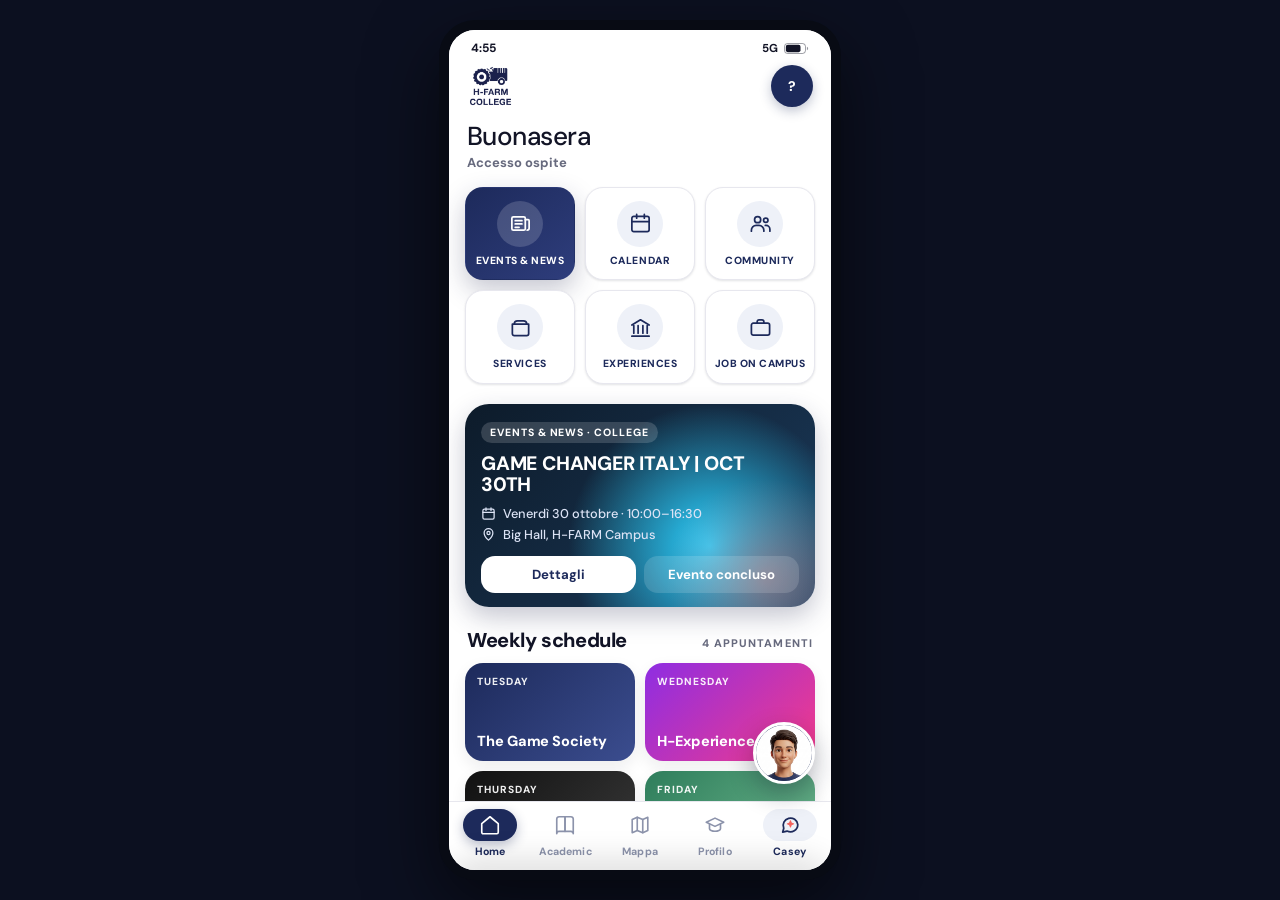
==== commit 340ef46c: "feat: polish demo workspace and wire native Gemini voice" ====
--- a/app-blu.html
+++ b/app-blu.html
@@ -919,7 +919,7 @@
    totem) restano in college.html, aperto da app-auth-shell.js.
    ===================================================================== */
 FACE = 'Casey - H-FARM College/casey-face.png';
-const U = { name: STUDENT.name, first: STUDENT.first, ini: STUDENT.ini, deg: 'Corso non collegato', role: 'Accesso ospite', mail: '—', code: '—', exp: 'Lumina | AI & Digital Technologies' };
+const U = { name: STUDENT.name, first: STUDENT.first, ini: STUDENT.ini, deg: 'Corso non collegato', role: 'Accesso ospite', mail: '—', code: '—', exp: 'Esperienza non collegata' };
 
 /* ---------- icone dell'app College (le stesse dell'MVP) ---------- */
 const bi = (p) => `<svg viewBox="0 0 24 24" fill="none" stroke="currentColor" stroke-width="1.8" stroke-linecap="round" stroke-linejoin="round" aria-hidden="true">${p}</svg>`;
@@ -989,7 +989,7 @@
 ];
 
 /* ---------- stato ---------- */
-const T = { tab: 'HOME', sub: { HOME: 0, ACAD: 0 }, st: 0, mapF: -1, fabBadge: true };
+const T = { tab: 'HOME', sub: { HOME: 0, ACAD: 0 }, st: 0, mapF: -1, fabBadge: false };
 const C = { chats: [], cur: null, busy: false, typingIn: null, lastEvent: null, hist: true, listening: false, built: false };
 
 /* =====================================================================
@@ -1019,7 +1019,7 @@
     case 1: return `<div class="bigic"><svg width="56" height="56" viewBox="0 0 24 24" fill="#F7C948" aria-hidden="true"><path d="M12 12c-1.6-3.5-5-6-7-4.5S4 14 9 14c-3 1.5-3.5 5 0 5.5S12 15 12 12z"/><path d="M12 12c1.6-3.5 5-6 7-4.5S20 14 15 14c3 1.5 3.5 5 0 5.5S12 15 12 12z"/></svg></div>
       <div class="ctr"><div class="t">Il mio calendario</div><div class="ds">La tua agenda personale, separata dal calendario Student Office</div>
       <div class="acts"><button class="abtn pri" data-act="student-calendar">${I.cal}Apri il mio calendario</button>
-      <button class="abtn" data-act="student-calendar">${BI.dlc}Collega Google</button></div></div>`;
+      </div></div>`;
     case 2: return stabs(['Students', 'Staff', 'Alumni'], 'first') + (T.st === 1 ? rows(STAFF.map(([n, k]) => [n, 'off:' + k]), 'ppl')
       : T.st === 2 ? '<div class="note">Nessun contenuto per gli Alumni al momento.</div>'
         : rows(['Student Council', 'Buddy Programme', ['H-Mates', 'mates'], ['Segnala un problema', 'issue']]));
@@ -1060,8 +1060,8 @@
        <div class="fsec">My H-FARM Experience</div><div class="fld"><div class="vl">${esc(U.exp)}</div></div>`
     : T.st === 1 ? rows(['Canvas', 'ChiView', 'Career Passport', 'Microsoft 365'])
       : rows([['Game Changer Italy — 30 ottobre', 'ev:gci'], 'Career Day — 5 novembre'], 'cal');
-  return `<div class="pcover"><button class="dl" data-act="toast" data-arg="Nel prototipo il download del profilo non è attivo">${BI.dlc}Download</button><div class="pav">${esc(U.ini)}</div></div>
-    <div class="pname">${esc(U.name)}</div><div class="prole">${esc(U.role)}</div><div class="acts"><button class="abtn pri" data-act="account">Account e accesso</button><button class="abtn" data-act="student-calendar">Il mio calendario</button></div>
+  return `<div class="pcover"><div class="pav">${esc(U.ini)}</div></div>
+    <div class="pname">${esc(U.name)}</div><div class="prole">${esc(U.role)}</div><div class="acts"><button class="abtn pri" data-act="account">Account</button><button class="abtn" data-act="student-calendar">Il mio calendario</button></div>
     <div class="pbox">${stabs(['Info', 'Platforms', 'My Events'])}${body}</div>`;
 }
 function renderTab() {
@@ -1429,5 +1429,5 @@
 init();
 
 </script>
-<script src="app-auth-shell.js"></script><script src="student-access.js"></script><script src="student-calendar.js"></script></body>
+<script src="app-auth-shell.js"></script><script src="account-sheet.js"></script><script src="student-access.js"></script><script src="student-calendar.js"></script></body>
 </html>
--- a/student-access.css
+++ b/student-access.css
@@ -1 +1,8 @@
 .student-access-bar{display:flex;align-items:center;gap:8px;padding:7px 14px;background:var(--card,#fff);border-bottom:1px solid #e7ebf1;flex:0 0 auto;font-family:inherit;font-size:11px;line-height:1.4}.student-access-bar span{flex:1;min-width:0;color:#64748b}.student-access-bar button{font:inherit;white-space:nowrap;border:1px solid #dbe3ef;background:white;color:#2144c8;border-radius:9px;padding:6px 9px;cursor:pointer}.student-access-dialog{max-width:420px;width:calc(100% - 30px);max-height:85vh;overflow:auto;border:1px solid #dbe3ef;border-radius:22px;padding:24px;font:14px/1.5 system-ui;color:#182538;box-shadow:0 20px 80px #14254433}.student-access-dialog::backdrop{background:#14254477}.student-access-dialog h2{font-size:23px;line-height:1.2;margin:8px 0 16px}.student-access-dialog p{color:#62718b;font-size:12px}.student-access-dialog label{display:block;font-size:12px;margin:12px 0 5px}.student-access-dialog input{width:100%;font:inherit;padding:11px;border-radius:10px;border:1px solid #dbe3ef}.student-access-dialog button,.student-access-dialog a{display:inline-block;font:inherit;margin:8px 5px 0 0;border:1px solid #dbe3ef;background:#fff;border-radius:10px;padding:9px 13px;color:#2144c8;text-decoration:none;cursor:pointer}.student-access-dialog button.primary{color:white;background:#2346d2;border-color:#2346d2}.student-access-dialog button.close{float:right;padding:0 5px;margin:0;font-size:23px;border:0}.student-access-dialog .status{color:#803f22}.student-access-dialog .history-entry{display:block;width:100%;text-align:left}.student-access-bar button:disabled,.student-access-dialog button:disabled{opacity:.5;cursor:wait}
+
+.student-access-dialog [hidden]{display:none!important}.auth-modes{display:flex;gap:8px}.auth-modes button{flex:1}.auth-modes button[aria-pressed="true"]{background:#2346d2;color:#fff}.student-access-dialog input{box-sizing:border-box}.student-access-dialog details{margin-top:16px;font-size:12px;color:#62718b}
+.account-overlay{position:absolute;inset:0;z-index:450;background:#14254480;display:flex;align-items:flex-end;justify-content:center;padding:12px;box-sizing:border-box;backdrop-filter:blur(4px)}.account-overlay[hidden]{display:none!important}body>.account-overlay{position:fixed}.phone>.account-overlay{border-radius:inherit}.account-overlay>.student-access-dialog,.account-overlay>.personal-dialog{box-sizing:border-box;position:relative;margin:0;background:var(--card,#fff);width:100%;max-width:560px;max-height:100%;overflow:auto;box-shadow:0 12px 45px #14254433;border-radius:22px}.account-overlay .close{float:right}.account-overlay h2{padding-right:24px}.account-overlay .personal-dialog form{margin-bottom:14px}
+
+.campus-app .student-access-dialog button.primary,.campus-app .auth-modes button[aria-pressed="true"]{background:#b52d25;border-color:#b52d25;color:#fff}.campus-app .student-access-dialog button{color:#a62d27}
+
+.native-voice-status{font:11px/1.4 system-ui;padding:0 14px;color:var(--mute,#62718b);margin:0}.native-voice-status:not(:empty){padding-bottom:7px}.mic[aria-pressed=true]{background:#b52d25!important;color:white!important;box-shadow:0 0 0 3px #b52d2522}
--- a/student-calendar.css
+++ b/student-calendar.css
@@ -1 +1,3 @@
 .personal-dialog{width:min(640px,calc(100% - 24px));max-height:90vh;overflow:auto;border:1px solid #dce2eb;border-radius:20px;padding:20px;color:#1d2347;font:14px/1.5 system-ui}.personal-dialog::backdrop{background:#17213988}.personal-dialog button,.personal-dialog a,#studentAccountSettings button,#studentAccountSettings a{display:inline-block;margin:6px 8px 6px 0;padding:9px 12px;border:1px solid #cbd4e4;border-radius:9px;background:white;color:#253c85;text-decoration:none;cursor:pointer}.personal-dialog input,.personal-dialog select,#studentAccountSettings input,#studentAccountSettings select{display:block;width:100%;max-width:100%;padding:9px;border:1px solid #cbd4e4;border-radius:8px;color:#1d2347;background:white}.personal-calendar{display:grid;grid-template-columns:repeat(7,minmax(0,1fr));gap:3px;margin:16px 0}.personal-day{height:92px;min-width:0;overflow:hidden;border:1px solid #e4e8ef;border-radius:6px;padding:4px;font-size:11px}.personal-day span{display:block;white-space:nowrap;text-overflow:ellipsis;overflow:hidden;margin-top:3px;background:#edf1ff;padding:2px;border-radius:3px}.personal-status,.personal-note{font-size:12px;color:#59677f}.personal-actions{display:flex;flex-wrap:wrap}
+
+.personal-dialog [hidden]{display:none!important}.personal-dialog input,.personal-dialog select{box-sizing:border-box}.personal-connection{border:1px solid #e4e8ef;border-radius:12px;padding:12px;margin:12px 0}.personal-connection p{margin:0 0 8px}.personal-connection summary{cursor:pointer;padding:8px 0}.personal-connection .secondary{font-size:12px;color:#62718b;border:0;padding-left:0}.account-footer{border-top:1px solid #e4e8ef;margin-top:16px;padding-top:8px}
